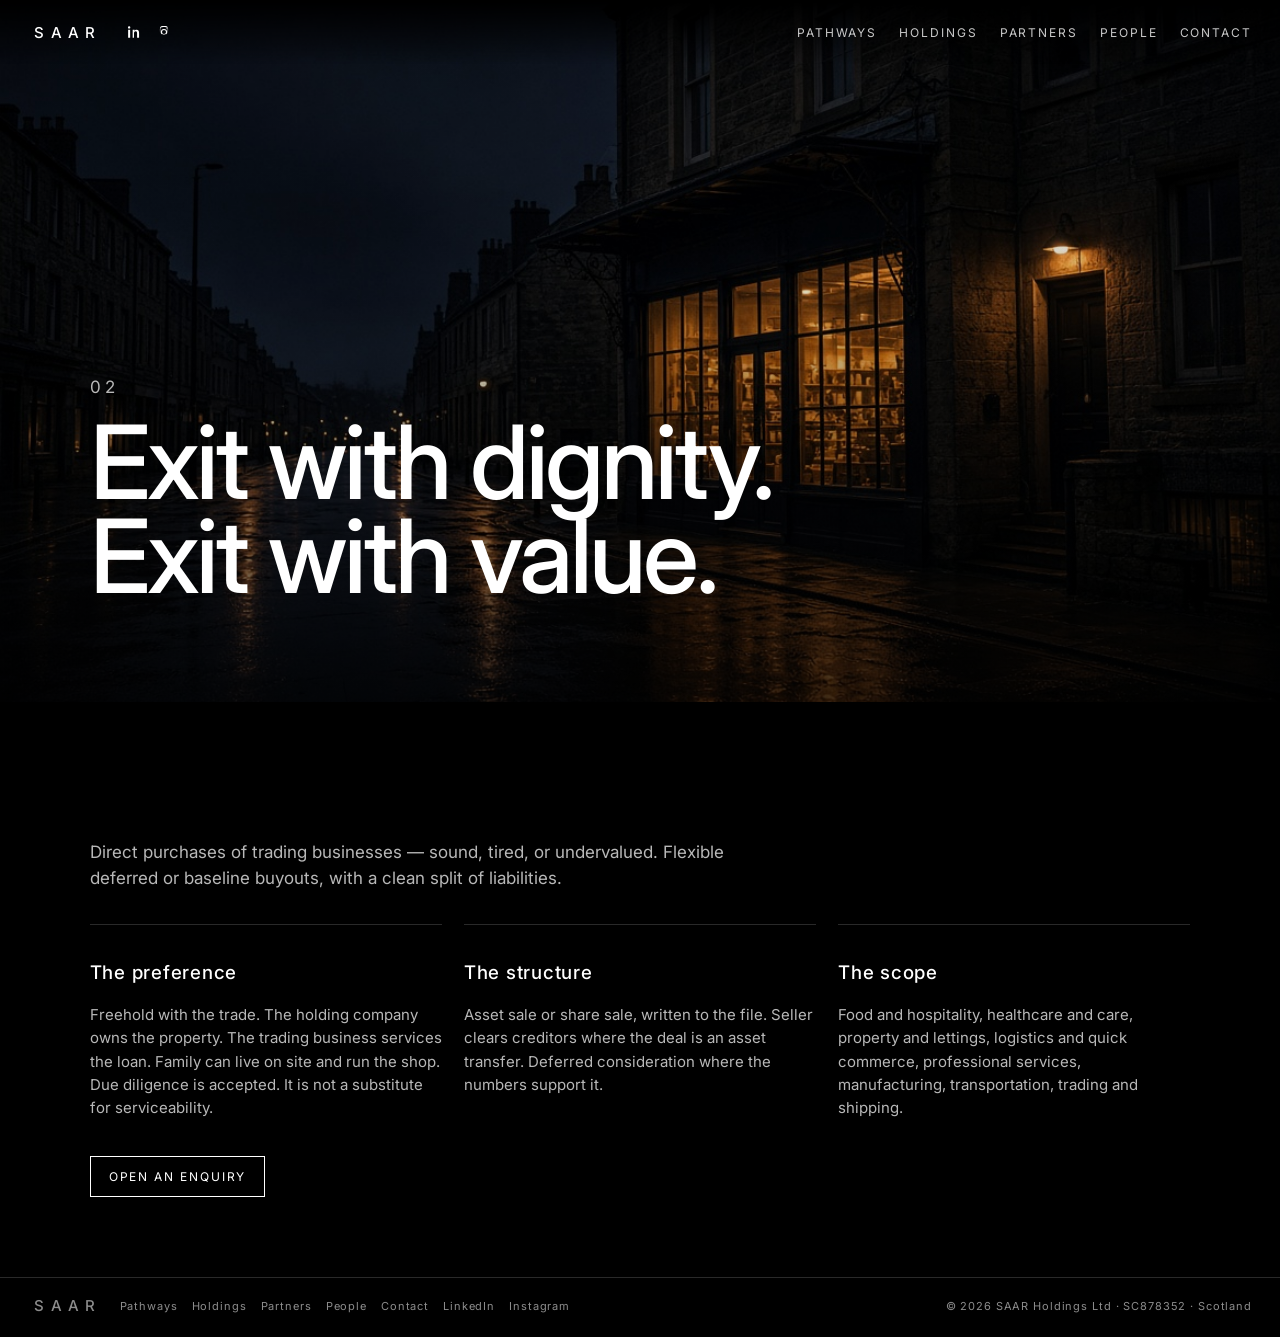
==== acquisitions.html @ 38de1341 "Split the site into pages and restore pathway copy" ====
<!DOCTYPE html>
<html lang="en">
<head>
  <meta charset="UTF-8" />
  <meta name="viewport" content="width=device-width, initial-scale=1" />
  <title>Acquisitions — SAAR</title>
  <meta name="description" content="SAAR Holdings Ltd. A Scottish holding company. We run operations, buy trading businesses, and put a back office behind the asset." />
  <link rel="preconnect" href="https://fonts.googleapis.com" />
  <link href="https://fonts.googleapis.com/css2?family=Inter:wght@400;500;600&display=swap" rel="stylesheet" />
  <link rel="stylesheet" href="styles.css" />
</head>
<body>

<header class="nav" id="nav">
  <a class="wordmark" href="index.html">SAAR</a>
  <div class="nav-social">
    <a class="li" href="https://www.linkedin.com/company/saar-holdings-uk-ltd" target="_blank" rel="noopener" aria-label="SAAR Holdings on LinkedIn">
      <svg viewBox="0 0 24 24" aria-hidden="true"><path d="M4.7 3.3A1.8 1.8 0 1 0 4.7 6.9 1.8 1.8 0 0 0 4.7 3.3zM3.2 8.6h3v12.1h-3zM10 8.6h2.9v1.7h.1c.4-.8 1.4-1.6 2.9-1.6 3.1 0 3.7 2 3.7 4.7v7.3h-3v-6.5c0-1.5 0-3.5-2.1-3.5s-2.5 1.7-2.5 3.4v6.6H10z"/></svg>
    </a>
    <a class="ig" href="https://www.instagram.com/saarholdings/" target="_blank" rel="noopener" aria-label="SAAR Holdings on Instagram">
      <svg viewBox="0 0 24 24" aria-hidden="true"><defs><linearGradient id="ig" x1="0" y1="24" x2="24" y2="0" gradientUnits="userSpaceOnUse"><stop stop-color="#FEDA75"/><stop offset=".25" stop-color="#FA7E1E"/><stop offset=".5" stop-color="#D62976"/><stop offset=".75" stop-color="#962FBF"/><stop offset="1" stop-color="#4F5BD5"/></linearGradient></defs><path d="M12 7.4A4.6 4.6 0 1 0 12 16.6 4.6 4.6 0 0 0 12 7.4zm0 7.6a3 3 0 1 1 0-6 3 3 0 0 1 0 6zm5.9-8.8a1.1 1.1 0 1 1-2.2 0 1.1 1.1 0 0 1 2.2 0zM12 4.6c1.5 0 1.7 0 2.3.1.6 0 1 .1 1.3.2.4.2.7.4 1 .7.3.3.5.6.7 1 .1.3.2.7.2 1.3.1.6.1.8.1 2.3s0 1.7-.1 2.3c0 .6-.1 1-.2 1.3-.2.4-.4.7-.7 1-.3.3-.6.5-1 .7-.3.1-.7.2-1.3.2-.6.1-.8.1-2.3.1s-1.7 0-2.3-.1c-.6 0-1-.1-1.3-.2-.4-.2-.7-.4-1-.7-.3-.3-.5-.6-.7-1-.1-.3-.2-.7-.2-1.3-.1-.6-.1-.8-.1-2.3s0-1.7.1-2.3c0-.6.1-1 .2-1.3.2-.4.4-.7.7-1 .3-.3.6-.5 1-.7.3-.1.7-.2 1.3-.2.6-.1.8-.1 2.3-.1zm0-1.6c-1.5 0-1.7 0-2.4.1-.6 0-1.1.1-1.5.3-.4.2-.8.4-1.1.7-.3.3-.6.7-.7 1.1-.2.4-.3.9-.3 1.5-.1.7-.1.9-.1 2.4s0 1.7.1 2.4c0 .6.1 1.1.3 1.5.2.4.4.8.7 1.1.3.3.7.6 1.1.7.4.2.9.3 1.5.3.7.1.9.1 2.4.1s1.7 0 2.4-.1c.6 0 1.1-.1 1.5-.3.4-.2.8-.4 1.1-.7.3-.3.6-.7.7-1.1.2-.4.3-.9.3-1.5.1-.7.1-.9.1-2.4s0-1.7-.1-2.4c0-.6-.1-1.1-.3-1.5-.2-.4-.4-.8-.7-1.1-.3-.3-.7-.6-1.1-.7-.4-.2-.9-.3-1.5-.3-.7-.1-.9-.1-2.4-.1z"/></svg>
    </a>
  </div>
  <button class="menu" id="menu" aria-label="Menu"><span></span><span></span></button>
  <nav class="links" id="links">
    <a href="pathways.html" data-nav="pathways">Pathways</a>
    <a href="holdings.html" data-nav="holdings">Holdings</a>
    <a href="partners.html" data-nav="partners">Partners</a>
    <a href="people.html" data-nav="people">People</a>
    <a href="contact.html" data-nav="contact">Contact</a>
  </nav>
</header>


<main>
  <section class="panel mid">
    <div class="panel-media ken" style="background-image:url('media/street.jpg')"></div>
    <div class="scrim"></div>
    <div class="panel-copy"><p class="eyebrow">02</p><h1>Exit with dignity.<br />Exit with value.</h1></div>
  </section>
  <section class="page"><div class="wrap">
    <p class="lead">Direct purchases of trading businesses — sound, tired, or undervalued. Flexible deferred or baseline buyouts, with a clean split of liabilities.</p>
    <div class="grid">
      <article class="card"><h3>The preference</h3><p>Freehold with the trade. The holding company owns the property. The trading business services the loan. Family can live on site and run the shop. Due diligence is accepted. It is not a substitute for serviceability.</p></article>
      <article class="card"><h3>The structure</h3><p>Asset sale or share sale, written to the file. Seller clears creditors where the deal is an asset transfer. Deferred consideration where the numbers support it.</p></article>
      <article class="card"><h3>The scope</h3><p>Food and hospitality, healthcare and care, property and lettings, logistics and quick commerce, professional services, manufacturing, transportation, trading and shipping.</p></article>
    </div>
    <a class="cta" href="contact.html">Open an enquiry</a>
  </div></section>
</main>


<footer class="foot">
  <a class="wordmark" href="index.html">SAAR</a>
  <nav>
    <a href="pathways.html">Pathways</a>
    <a href="holdings.html">Holdings</a>
    <a href="partners.html">Partners</a>
    <a href="people.html">People</a>
    <a href="contact.html">Contact</a>
    <a href="https://www.linkedin.com/company/saar-holdings-uk-ltd" target="_blank" rel="noopener">LinkedIn</a>
    <a href="https://www.instagram.com/saarholdings/" target="_blank" rel="noopener">Instagram</a>
  </nav>
  <p>© 2026 SAAR Holdings Ltd · SC878352 · Scotland</p>
</footer>
<script src="app.js"></script>
<script>document.querySelectorAll('.links a').forEach(a=>{if(a.dataset.nav&&location.pathname.endsWith(a.getAttribute('href')))a.classList.add('on')});</script>

</body>
</html>
---- styles.css ----
:root { --bg:#000; --fg:#fff; --dim:rgba(255,255,255,.72); --line:rgba(255,255,255,.16); }
* { box-sizing:border-box; }
html { scroll-behavior:smooth; }
body { margin:0; background:#000; color:#fff; font-family:Inter, Helvetica, Arial, sans-serif; }
a { color:inherit; text-decoration:none; }
img, video { max-width:100%; display:block; }

.nav {
  position:fixed; inset:0 0 auto 0; z-index:30;
  display:flex; align-items:center; gap:18px;
  height:64px; padding:0 28px;
  background:linear-gradient(#000, rgba(0,0,0,0));
  transition:background .3s ease, height .3s ease;
}
.nav.solid { background:rgba(0,0,0,.92); backdrop-filter:blur(10px); height:56px; }
.wordmark { font-weight:500; letter-spacing:.42em; font-size:15px; padding-left:.42em; }
.nav-social { display:flex; gap:14px; margin-left:6px; }
.nav-social a { display:flex; }
.nav-social svg { width:16px; height:16px; fill:#fff; transition:fill .25s ease, transform .25s ease; }
.nav-social a.li:hover svg { fill:#0A66C2; transform:translateY(-1px); }
.nav-social a.ig:hover svg { fill:url(#ig); transform:translateY(-1px) scale(1.06); }
.links { margin-left:auto; display:flex; gap:22px; }
.links a { font-size:12px; letter-spacing:.16em; text-transform:uppercase; opacity:.78; position:relative; }
.links a::after { content:""; position:absolute; left:0; bottom:-6px; height:1px; width:0; background:#fff; transition:width .3s ease; }
.links a:hover, .links a.on { opacity:1; }
.links a:hover::after, .links a.on::after { width:100%; }
.menu { display:none; margin-left:auto; background:none; border:0; width:28px; height:18px; position:relative; cursor:pointer; }
.menu span { position:absolute; left:0; right:0; height:1px; background:#fff; }
.menu span:first-child { top:4px; } .menu span:last-child { bottom:4px; }

.hero, .panel { position:relative; min-height:100vh; display:flex; align-items:flex-end; overflow:hidden; }
.panel.mid { min-height:78vh; }
.hero-video, .panel-media { position:absolute; inset:0; width:100%; height:100%; object-fit:cover; background-size:cover; background-position:center; }
.ken { animation:ken 22s ease-in-out alternate infinite; }
@keyframes ken { from { transform:scale(1); } to { transform:scale(1.08); } }
.scrim { position:absolute; inset:0; background:linear-gradient(180deg, rgba(0,0,0,.28), rgba(0,0,0,.12) 40%, rgba(0,0,0,.74)); }
.hero-copy, .panel-copy { position:relative; z-index:2; padding:0 7vw 11vh; max-width:980px; }
.eyebrow, .index { font-size:12px; letter-spacing:.28em; text-transform:uppercase; color:var(--dim); margin:0 0 14px; }
h1 { font-weight:500; font-size:clamp(52px, 8vw, 104px); line-height:.92; letter-spacing:-.03em; margin:0; }
h2 { font-weight:500; font-size:clamp(36px, 5.4vw, 76px); line-height:.96; letter-spacing:-.03em; margin:0; }
.deck, .panel-copy p, .lead { max-width:640px; color:var(--dim); font-size:17px; line-height:1.55; }
.cta, .more {
  display:inline-block; margin-top:22px; margin-right:10px; border:1px solid #fff; padding:12px 18px;
  font-size:12px; letter-spacing:.16em; text-transform:uppercase; transition:background .25s ease, color .25s ease;
}
.cta:hover, .more:hover { background:#fff; color:#000; }
.scroll { position:absolute; z-index:2; right:28px; bottom:28px; font-size:11px; letter-spacing:.22em; text-transform:uppercase; opacity:.7; }

.page { padding:120px 7vw 80px; }
.wrap { max-width:1120px; }
.grid, .sectors, .people, .reg { display:grid; gap:22px; margin-top:32px; }
.grid, .people { grid-template-columns:repeat(3, 1fr); }
.sectors { grid-template-columns:repeat(4, 1fr); }
.reg { grid-template-columns:1fr 1fr; }
.card, .people article, .reg > div {
  border-top:1px solid var(--line); padding-top:18px;
}
.card h3, .subhead { font-weight:500; letter-spacing:.04em; }
.subhead { margin:52px 0 0; font-size:13px; letter-spacing:.22em; text-transform:uppercase; }
.card p, .reg p, .people p { color:var(--dim); line-height:1.55; font-size:15px; }
.k { font-size:11px; letter-spacing:.2em; text-transform:uppercase; color:var(--dim); }
.v { font-size:22px; margin:6px 0; }
.role { font-size:11px; letter-spacing:.2em; text-transform:uppercase; color:var(--dim); }
.people h3 { font-size:28px; font-weight:500; margin:8px 0; }
.list { margin:18px 0 0; padding:0; list-style:none; }
.list li { border-top:1px solid var(--line); padding:14px 0; color:var(--dim); }
.list strong { color:#fff; font-weight:500; display:block; margin-bottom:4px; }

.foot {
  display:flex; align-items:center; gap:18px; flex-wrap:wrap;
  padding:18px 28px 22px; border-top:1px solid var(--line);
  font-size:11px; letter-spacing:.08em; color:rgba(255,255,255,.55);
}
.foot nav { display:flex; gap:14px; flex-wrap:wrap; }
.foot p { margin:0 0 0 auto; }
.reveal { opacity:0; transform:translateY(24px); animation:up .8s ease forwards; }
@keyframes up { to { opacity:1; transform:none; } }

@media (max-width: 860px) {
  .links { display:none; position:fixed; inset:56px 0 auto 0; background:#000; flex-direction:column; padding:18px 28px 24px; gap:16px; }
  .links.open { display:flex; }
  .menu { display:block; }
  .grid, .people, .sectors, .reg { grid-template-columns:1fr; }
  .foot p { margin-left:0; }
  h1 { font-size:46px; }
}
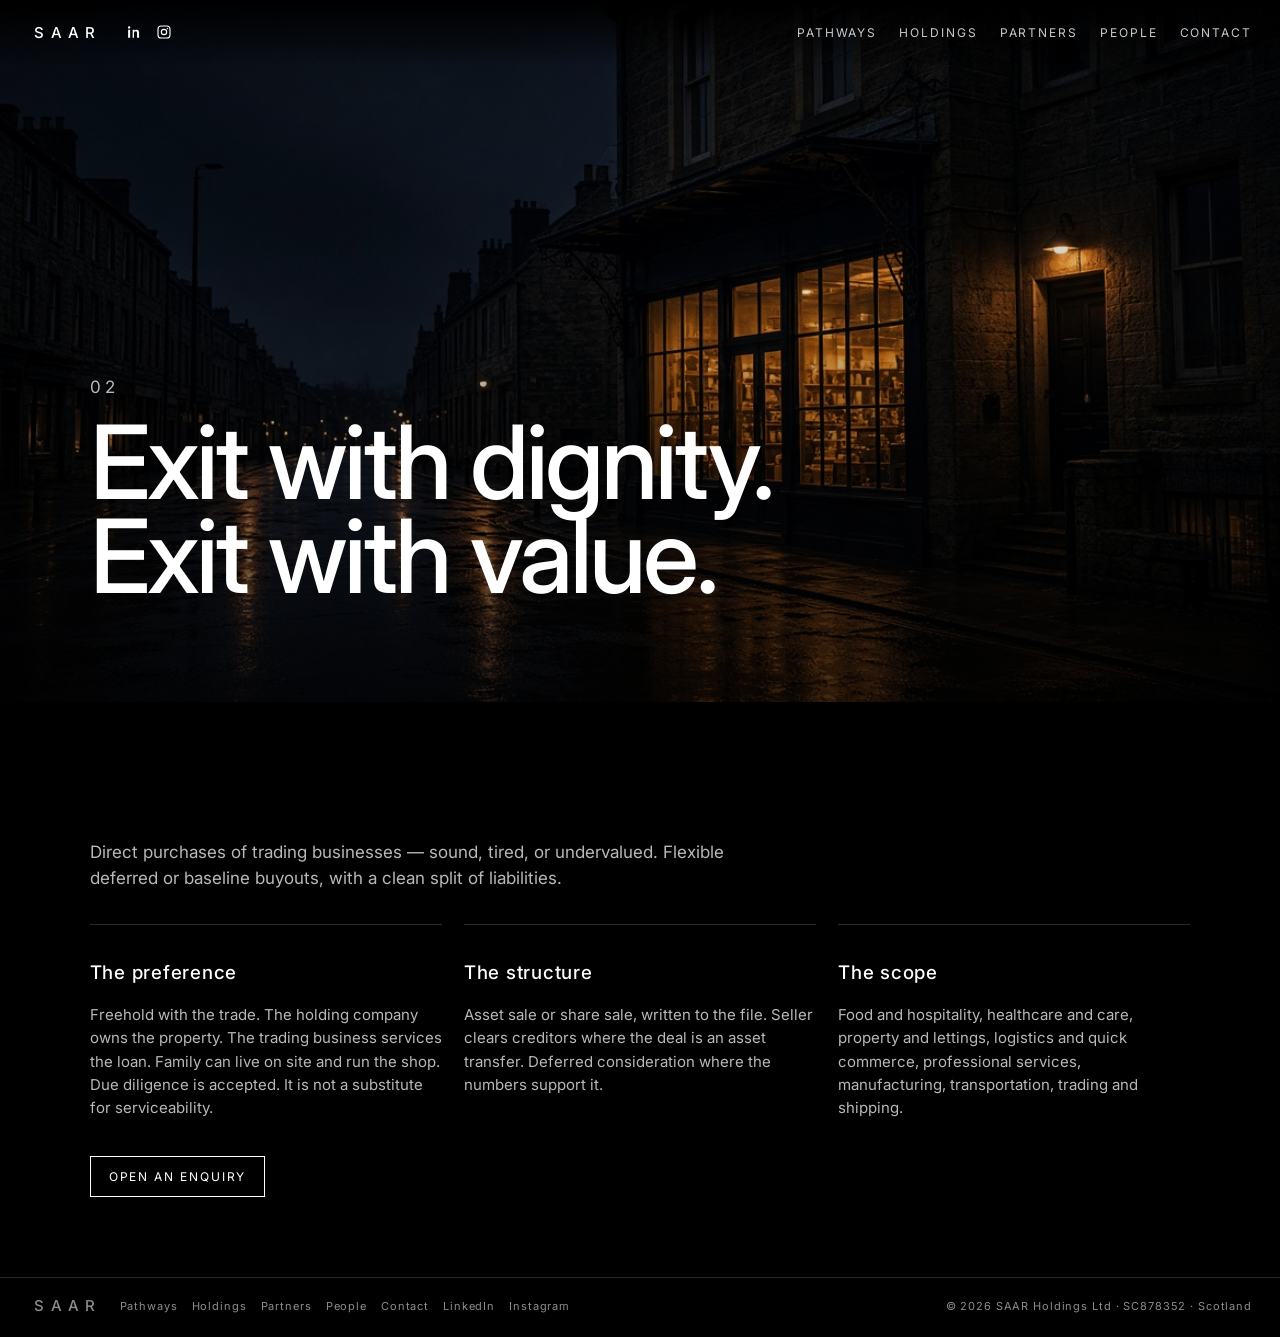
==== commit c7436591: "Home page uses Kimi hero, stats and achievement board" ====
--- a/acquisitions.html
+++ b/acquisitions.html
@@ -18,7 +18,7 @@
       <svg viewBox="0 0 24 24" aria-hidden="true"><path d="M4.7 3.3A1.8 1.8 0 1 0 4.7 6.9 1.8 1.8 0 0 0 4.7 3.3zM3.2 8.6h3v12.1h-3zM10 8.6h2.9v1.7h.1c.4-.8 1.4-1.6 2.9-1.6 3.1 0 3.7 2 3.7 4.7v7.3h-3v-6.5c0-1.5 0-3.5-2.1-3.5s-2.5 1.7-2.5 3.4v6.6H10z"/></svg>
     </a>
     <a class="ig" href="https://www.instagram.com/saarholdings/" target="_blank" rel="noopener" aria-label="SAAR Holdings on Instagram">
-      <svg viewBox="0 0 24 24" aria-hidden="true"><defs><linearGradient id="ig" x1="0" y1="24" x2="24" y2="0" gradientUnits="userSpaceOnUse"><stop stop-color="#FEDA75"/><stop offset=".25" stop-color="#FA7E1E"/><stop offset=".5" stop-color="#D62976"/><stop offset=".75" stop-color="#962FBF"/><stop offset="1" stop-color="#4F5BD5"/></linearGradient></defs><path d="M12 7.4A4.6 4.6 0 1 0 12 16.6 4.6 4.6 0 0 0 12 7.4zm0 7.6a3 3 0 1 1 0-6 3 3 0 0 1 0 6zm5.9-8.8a1.1 1.1 0 1 1-2.2 0 1.1 1.1 0 0 1 2.2 0zM12 4.6c1.5 0 1.7 0 2.3.1.6 0 1 .1 1.3.2.4.2.7.4 1 .7.3.3.5.6.7 1 .1.3.2.7.2 1.3.1.6.1.8.1 2.3s0 1.7-.1 2.3c0 .6-.1 1-.2 1.3-.2.4-.4.7-.7 1-.3.3-.6.5-1 .7-.3.1-.7.2-1.3.2-.6.1-.8.1-2.3.1s-1.7 0-2.3-.1c-.6 0-1-.1-1.3-.2-.4-.2-.7-.4-1-.7-.3-.3-.5-.6-.7-1-.1-.3-.2-.7-.2-1.3-.1-.6-.1-.8-.1-2.3s0-1.7.1-2.3c0-.6.1-1 .2-1.3.2-.4.4-.7.7-1 .3-.3.6-.5 1-.7.3-.1.7-.2 1.3-.2.6-.1.8-.1 2.3-.1zm0-1.6c-1.5 0-1.7 0-2.4.1-.6 0-1.1.1-1.5.3-.4.2-.8.4-1.1.7-.3.3-.6.7-.7 1.1-.2.4-.3.9-.3 1.5-.1.7-.1.9-.1 2.4s0 1.7.1 2.4c0 .6.1 1.1.3 1.5.2.4.4.8.7 1.1.3.3.7.6 1.1.7.4.2.9.3 1.5.3.7.1.9.1 2.4.1s1.7 0 2.4-.1c.6 0 1.1-.1 1.5-.3.4-.2.8-.4 1.1-.7.3-.3.6-.7.7-1.1.2-.4.3-.9.3-1.5.1-.7.1-.9.1-2.4s0-1.7-.1-2.4c0-.6-.1-1.1-.3-1.5-.2-.4-.4-.8-.7-1.1-.3-.3-.7-.6-1.1-.7-.4-.2-.9-.3-1.5-.3-.7-.1-.9-.1-2.4-.1z"/></svg>
+      <svg viewBox="0 0 24 24" aria-hidden="true"><defs><linearGradient id="ig" x1="2" y1="22" x2="22" y2="2"><stop stop-color="#FEDA75"/><stop offset=".3" stop-color="#FA7E1E"/><stop offset=".55" stop-color="#D62976"/><stop offset=".8" stop-color="#962FBF"/><stop offset="1" stop-color="#4F5BD5"/></linearGradient></defs><rect x="3" y="3" width="18" height="18" rx="5"/><circle cx="12" cy="12" r="4"/><circle cx="17.2" cy="6.8" r="1" fill="#fff" stroke="none"/></svg>
     </a>
   </div>
   <button class="menu" id="menu" aria-label="Menu"><span></span><span></span></button>
--- a/styles.css
+++ b/styles.css
@@ -74,6 +74,36 @@
 .foot nav { display:flex; gap:14px; flex-wrap:wrap; }
 .foot p { margin:0 0 0 auto; }
 .reveal { opacity:0; transform:translateY(24px); animation:up .8s ease forwards; }
+h1.serif { font-family:"Fraunces", Georgia, serif; font-weight:460; font-size:clamp(64px, 8.4vw, 118px); letter-spacing:-.03em; }
+h1.serif em { font-style:italic; font-weight:500; color:#C6A15B; }
+.eyebrow.gold { color:#C6A15B; letter-spacing:.28em; }
+.eyebrow.gold::before { content:""; display:inline-block; width:8px; height:8px; border-radius:50%; background:#3DDC97; margin-right:10px; transform:translateY(-1px); }
+.stats { display:grid; grid-template-columns:repeat(4, 1fr); gap:0; background:#070b14; border-top:1px solid var(--line); border-bottom:1px solid var(--line); }
+.stat { padding:42px 28px; border-left:1px solid rgba(198,161,91,.45); }
+.stat:first-child { border-left:0; }
+.stat b { display:block; font-family:"Fraunces", Georgia, serif; font-size:54px; font-weight:460; }
+.stat span { display:block; margin-top:8px; color:#C6A15B; font-size:11px; letter-spacing:.18em; }
+.stat p { color:var(--dim); font-size:14px; margin:10px 0 0; }
+.board { padding:88px 7vw; background:#070b14; }
+.board-head { display:flex; justify-content:space-between; align-items:flex-end; gap:24px; }
+.board h2 { font-family:"Fraunces", Georgia, serif; font-weight:460; font-size:clamp(40px, 5vw, 68px); }
+.tabs { display:flex; border:1px solid var(--line); }
+.tabs button { background:transparent; color:#fff; border:0; padding:12px 18px; letter-spacing:.16em; font-size:12px; cursor:pointer; }
+.tabs button.on { background:#C6A15B; color:#111; }
+.metrics { display:grid; grid-template-columns:repeat(6, 1fr); gap:12px; margin-top:36px; }
+.metric { background:#10151f; border:1px solid rgba(255,255,255,.08); min-height:180px; padding:18px; text-align:left; color:#fff; cursor:pointer; }
+.metric.on { border-color:#C6A15B; box-shadow:0 0 0 1px #C6A15B; }
+.metric b { display:block; margin-top:28px; font-family:"Fraunces", Georgia, serif; font-size:42px; font-weight:460; color:#C6A15B; }
+.metric span { display:block; margin-top:6px; font-size:14px; }
+.metric small { display:block; margin-top:8px; color:rgba(255,255,255,.4); letter-spacing:.14em; font-size:10px; }
+.brief { margin-top:18px; border:1px solid rgba(255,255,255,.08); padding:28px; background:#0c111a; }
+.brief p { color:var(--dim); max-width:760px; }
+.nav-social a.ig svg { fill:none; stroke:#fff; stroke-width:1.7; }
+.nav-social a.ig:hover svg { stroke:url(#ig); fill:url(#ig); }
+@media (max-width: 860px) {
+  .stats, .metrics { grid-template-columns:1fr 1fr; }
+  .board-head { flex-direction:column; align-items:flex-start; }
+}
 @keyframes up { to { opacity:1; transform:none; } }
 
 @media (max-width: 860px) {
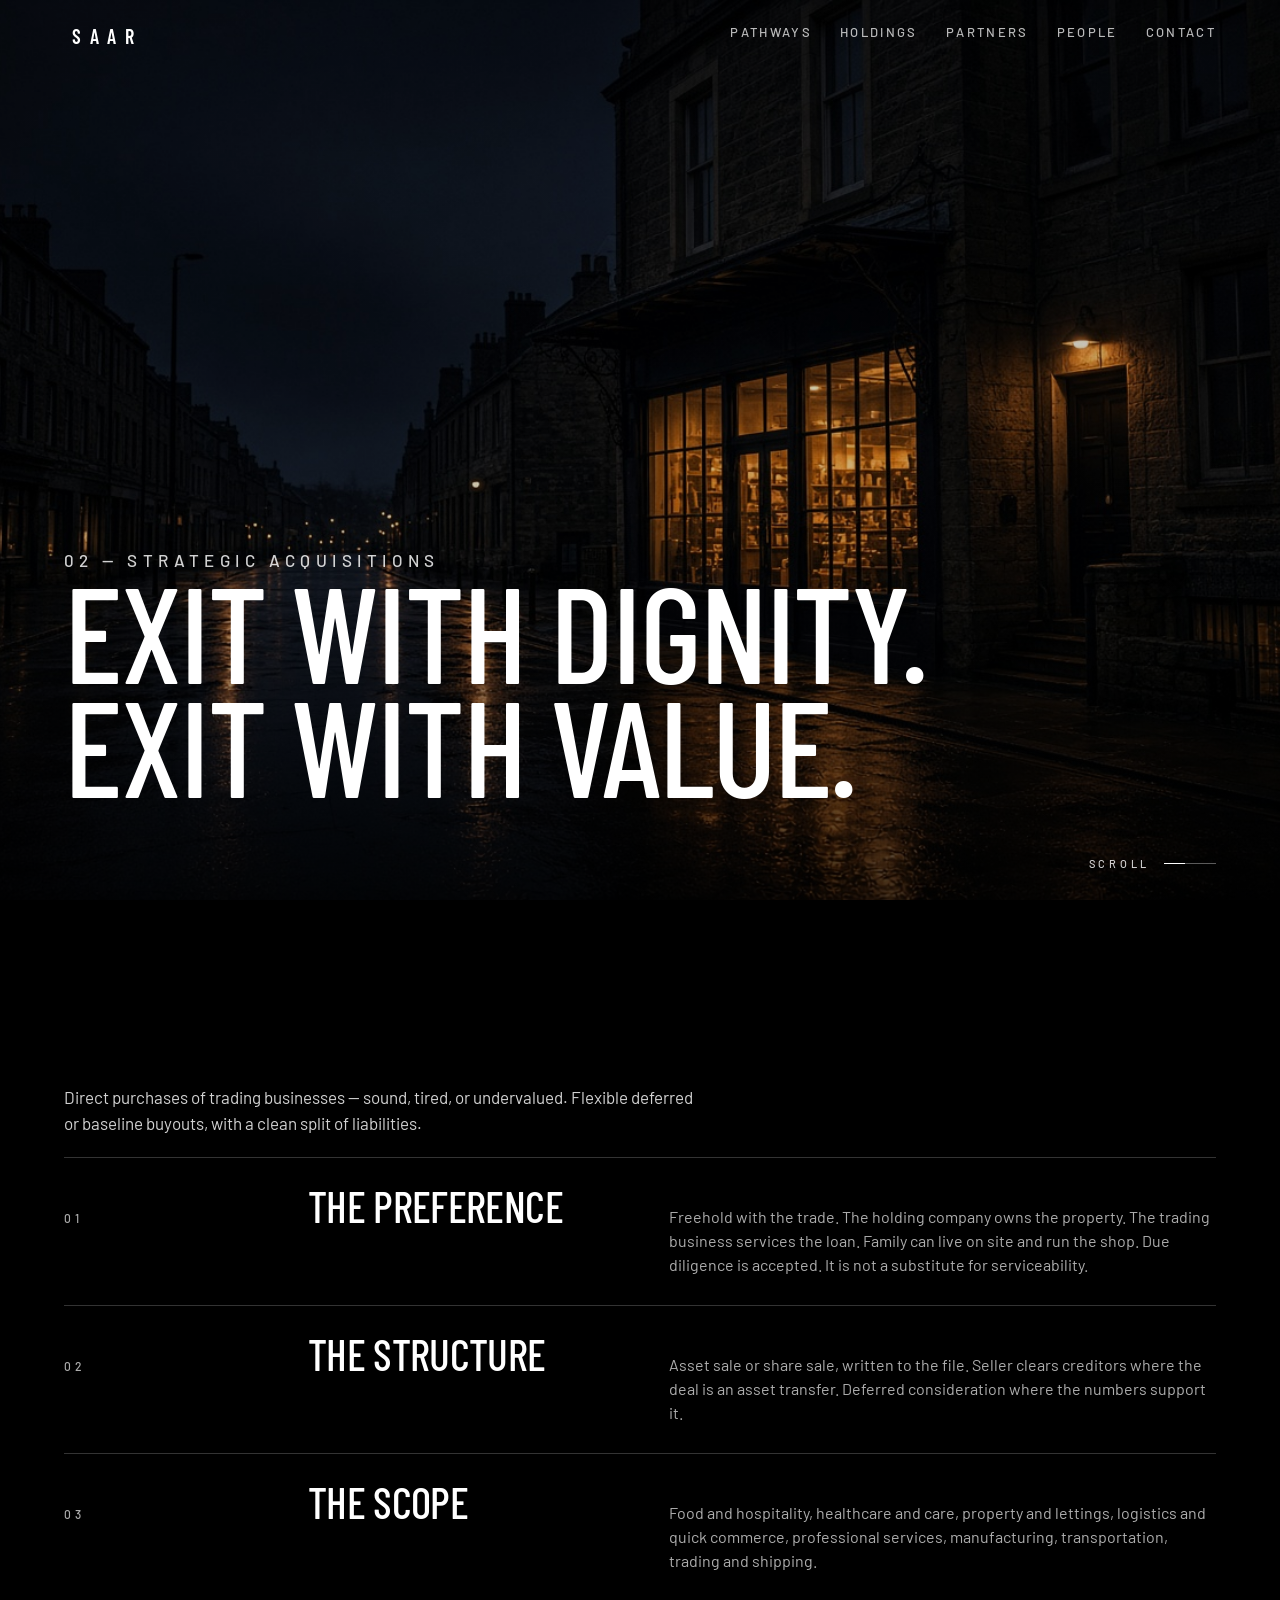
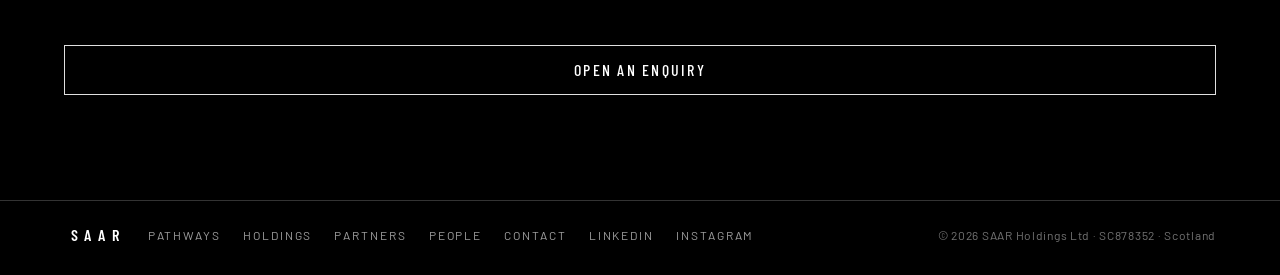
==== commit 02137407: "Restyle contact, operations, acquisitions and services to the same full-bleed system." ====
--- a/acquisitions.html
+++ b/acquisitions.html
@@ -1,27 +1,19 @@
 <!DOCTYPE html>
-<html lang="en">
+<html lang="en-GB">
 <head>
   <meta charset="UTF-8" />
   <meta name="viewport" content="width=device-width, initial-scale=1" />
   <title>Acquisitions — SAAR</title>
   <meta name="description" content="SAAR Holdings Ltd. A Scottish holding company. We run operations, buy trading businesses, and put a back office behind the asset." />
   <link rel="preconnect" href="https://fonts.googleapis.com" />
-  <link href="https://fonts.googleapis.com/css2?family=Inter:wght@400;500;600&display=swap" rel="stylesheet" />
+  <link rel="preconnect" href="https://fonts.gstatic.com" crossorigin />
+  <link href="https://fonts.googleapis.com/css2?family=Barlow+Condensed:wght@400;500;600&family=Barlow:wght@400;500&display=swap" rel="stylesheet" />
   <link rel="stylesheet" href="styles.css" />
 </head>
 <body>
-
 <header class="nav" id="nav">
   <a class="wordmark" href="index.html">SAAR</a>
-  <div class="nav-social">
-    <a class="li" href="https://www.linkedin.com/company/saar-holdings-uk-ltd" target="_blank" rel="noopener" aria-label="SAAR Holdings on LinkedIn">
-      <svg viewBox="0 0 24 24" aria-hidden="true"><path d="M4.7 3.3A1.8 1.8 0 1 0 4.7 6.9 1.8 1.8 0 0 0 4.7 3.3zM3.2 8.6h3v12.1h-3zM10 8.6h2.9v1.7h.1c.4-.8 1.4-1.6 2.9-1.6 3.1 0 3.7 2 3.7 4.7v7.3h-3v-6.5c0-1.5 0-3.5-2.1-3.5s-2.5 1.7-2.5 3.4v6.6H10z"/></svg>
-    </a>
-    <a class="ig" href="https://www.instagram.com/saarholdings/" target="_blank" rel="noopener" aria-label="SAAR Holdings on Instagram">
-      <svg viewBox="0 0 24 24" aria-hidden="true"><defs><linearGradient id="ig" x1="2" y1="22" x2="22" y2="2"><stop stop-color="#FEDA75"/><stop offset=".3" stop-color="#FA7E1E"/><stop offset=".55" stop-color="#D62976"/><stop offset=".8" stop-color="#962FBF"/><stop offset="1" stop-color="#4F5BD5"/></linearGradient></defs><rect x="3" y="3" width="18" height="18" rx="5"/><circle cx="12" cy="12" r="4"/><circle cx="17.2" cy="6.8" r="1" fill="#fff" stroke="none"/></svg>
-    </a>
-  </div>
-  <button class="menu" id="menu" aria-label="Menu"><span></span><span></span></button>
+  <button class="menu" id="menu" aria-label="Menu" aria-expanded="false"><span></span><span></span></button>
   <nav class="links" id="links">
     <a href="pathways.html" data-nav="pathways">Pathways</a>
     <a href="holdings.html" data-nav="holdings">Holdings</a>
@@ -31,25 +23,28 @@
   </nav>
 </header>
 
+<main>
 
-<main>
-  <section class="panel mid">
+  <section class="panel">
     <div class="panel-media ken" style="background-image:url('media/street.jpg')"></div>
-    <div class="scrim"></div>
-    <div class="panel-copy"><p class="eyebrow">02</p><h1>Exit with dignity.<br />Exit with value.</h1></div>
+    <div class="veil"></div>
+    <div class="panel-copy reveal">
+      <p class="eyebrow">02 — Strategic acquisitions</p>
+      <h1>Exit with dignity.<br />Exit with value.</h1>
+    </div>
+    <a class="scroll" href="#purchase"><span>Scroll</span><i></i></a>
   </section>
-  <section class="page"><div class="wrap">
-    <p class="lead">Direct purchases of trading businesses — sound, tired, or undervalued. Flexible deferred or baseline buyouts, with a clean split of liabilities.</p>
-    <div class="grid">
-      <article class="card"><h3>The preference</h3><p>Freehold with the trade. The holding company owns the property. The trading business services the loan. Family can live on site and run the shop. Due diligence is accepted. It is not a substitute for serviceability.</p></article>
-      <article class="card"><h3>The structure</h3><p>Asset sale or share sale, written to the file. Seller clears creditors where the deal is an asset transfer. Deferred consideration where the numbers support it.</p></article>
-      <article class="card"><h3>The scope</h3><p>Food and hospitality, healthcare and care, property and lettings, logistics and quick commerce, professional services, manufacturing, transportation, trading and shipping.</p></article>
+  <section class="stage sheet" id="purchase">
+    <p class="lead reveal">Direct purchases of trading businesses — sound, tired, or undervalued. Flexible deferred or baseline buyouts, with a clean split of liabilities.</p>
+    <div class="rows reveal">
+      <article class="row"><p class="k">01</p><h3>The preference</h3><p>Freehold with the trade. The holding company owns the property. The trading business services the loan. Family can live on site and run the shop. Due diligence is accepted. It is not a substitute for serviceability.</p></article>
+      <article class="row"><p class="k">02</p><h3>The structure</h3><p>Asset sale or share sale, written to the file. Seller clears creditors where the deal is an asset transfer. Deferred consideration where the numbers support it.</p></article>
+      <article class="row"><p class="k">03</p><h3>The scope</h3><p>Food and hospitality, healthcare and care, property and lettings, logistics and quick commerce, professional services, manufacturing, transportation, trading and shipping.</p></article>
     </div>
-    <a class="cta" href="contact.html">Open an enquiry</a>
-  </div></section>
+    <a class="btn" href="contact.html">Open an enquiry</a>
+  </section>
+
 </main>
-
-
 <footer class="foot">
   <a class="wordmark" href="index.html">SAAR</a>
   <nav>
@@ -64,7 +59,5 @@
   <p>© 2026 SAAR Holdings Ltd · SC878352 · Scotland</p>
 </footer>
 <script src="app.js"></script>
-<script>document.querySelectorAll('.links a').forEach(a=>{if(a.dataset.nav&&location.pathname.endsWith(a.getAttribute('href')))a.classList.add('on')});</script>
-
 </body>
 </html>
--- a/styles.css
+++ b/styles.css
@@ -1,116 +1,460 @@
-:root { --bg:#000; --fg:#fff; --dim:rgba(255,255,255,.72); --line:rgba(255,255,255,.16); }
-* { box-sizing:border-box; }
-html { scroll-behavior:smooth; }
-body { margin:0; background:#000; color:#fff; font-family:Inter, Helvetica, Arial, sans-serif; }
-a { color:inherit; text-decoration:none; }
-img, video { max-width:100%; display:block; }
+:root {
+  --bg: #000;
+  --fg: #fff;
+  --muted: rgba(255, 255, 255, 0.68);
+  --line: rgba(255, 255, 255, 0.2);
+  --pad: clamp(22px, 5vw, 64px);
+}
+* { box-sizing: border-box; }
+html { scroll-behavior: smooth; }
+body {
+  margin: 0;
+  background: #000;
+  color: #fff;
+  font-family: Barlow, Helvetica, Arial, sans-serif;
+  font-weight: 400;
+  font-size: 16px;
+  line-height: 1.5;
+}
+body.lock { overflow: hidden; }
+a { color: inherit; text-decoration: none; }
+button { font: inherit; color: inherit; }
+img, video { max-width: 100%; display: block; }
 
 .nav {
-  position:fixed; inset:0 0 auto 0; z-index:30;
-  display:flex; align-items:center; gap:18px;
-  height:64px; padding:0 28px;
-  background:linear-gradient(#000, rgba(0,0,0,0));
-  transition:background .3s ease, height .3s ease;
-}
-.nav.solid { background:rgba(0,0,0,.92); backdrop-filter:blur(10px); height:56px; }
-.wordmark { font-weight:500; letter-spacing:.42em; font-size:15px; padding-left:.42em; }
-.nav-social { display:flex; gap:14px; margin-left:6px; }
-.nav-social a { display:flex; }
-.nav-social svg { width:16px; height:16px; fill:#fff; transition:fill .25s ease, transform .25s ease; }
-.nav-social a.li:hover svg { fill:#0A66C2; transform:translateY(-1px); }
-.nav-social a.ig:hover svg { fill:url(#ig); transform:translateY(-1px) scale(1.06); }
-.links { margin-left:auto; display:flex; gap:22px; }
-.links a { font-size:12px; letter-spacing:.16em; text-transform:uppercase; opacity:.78; position:relative; }
-.links a::after { content:""; position:absolute; left:0; bottom:-6px; height:1px; width:0; background:#fff; transition:width .3s ease; }
-.links a:hover, .links a.on { opacity:1; }
-.links a:hover::after, .links a.on::after { width:100%; }
-.menu { display:none; margin-left:auto; background:none; border:0; width:28px; height:18px; position:relative; cursor:pointer; }
-.menu span { position:absolute; left:0; right:0; height:1px; background:#fff; }
-.menu span:first-child { top:4px; } .menu span:last-child { bottom:4px; }
-
-.hero, .panel { position:relative; min-height:100vh; display:flex; align-items:flex-end; overflow:hidden; }
-.panel.mid { min-height:78vh; }
-.hero-video, .panel-media { position:absolute; inset:0; width:100%; height:100%; object-fit:cover; background-size:cover; background-position:center; }
-.ken { animation:ken 22s ease-in-out alternate infinite; }
-@keyframes ken { from { transform:scale(1); } to { transform:scale(1.08); } }
-.scrim { position:absolute; inset:0; background:linear-gradient(180deg, rgba(0,0,0,.28), rgba(0,0,0,.12) 40%, rgba(0,0,0,.74)); }
-.hero-copy, .panel-copy { position:relative; z-index:2; padding:0 7vw 11vh; max-width:980px; }
-.eyebrow, .index { font-size:12px; letter-spacing:.28em; text-transform:uppercase; color:var(--dim); margin:0 0 14px; }
-h1 { font-weight:500; font-size:clamp(52px, 8vw, 104px); line-height:.92; letter-spacing:-.03em; margin:0; }
-h2 { font-weight:500; font-size:clamp(36px, 5.4vw, 76px); line-height:.96; letter-spacing:-.03em; margin:0; }
-.deck, .panel-copy p, .lead { max-width:640px; color:var(--dim); font-size:17px; line-height:1.55; }
-.cta, .more {
-  display:inline-block; margin-top:22px; margin-right:10px; border:1px solid #fff; padding:12px 18px;
-  font-size:12px; letter-spacing:.16em; text-transform:uppercase; transition:background .25s ease, color .25s ease;
-}
-.cta:hover, .more:hover { background:#fff; color:#000; }
-.scroll { position:absolute; z-index:2; right:28px; bottom:28px; font-size:11px; letter-spacing:.22em; text-transform:uppercase; opacity:.7; }
-
-.page { padding:120px 7vw 80px; }
-.wrap { max-width:1120px; }
-.grid, .sectors, .people, .reg { display:grid; gap:22px; margin-top:32px; }
-.grid, .people { grid-template-columns:repeat(3, 1fr); }
-.sectors { grid-template-columns:repeat(4, 1fr); }
-.reg { grid-template-columns:1fr 1fr; }
-.card, .people article, .reg > div {
-  border-top:1px solid var(--line); padding-top:18px;
-}
-.card h3, .subhead { font-weight:500; letter-spacing:.04em; }
-.subhead { margin:52px 0 0; font-size:13px; letter-spacing:.22em; text-transform:uppercase; }
-.card p, .reg p, .people p { color:var(--dim); line-height:1.55; font-size:15px; }
-.k { font-size:11px; letter-spacing:.2em; text-transform:uppercase; color:var(--dim); }
-.v { font-size:22px; margin:6px 0; }
-.role { font-size:11px; letter-spacing:.2em; text-transform:uppercase; color:var(--dim); }
-.people h3 { font-size:28px; font-weight:500; margin:8px 0; }
-.list { margin:18px 0 0; padding:0; list-style:none; }
-.list li { border-top:1px solid var(--line); padding:14px 0; color:var(--dim); }
-.list strong { color:#fff; font-weight:500; display:block; margin-bottom:4px; }
+  position: fixed;
+  inset: 0 0 auto 0;
+  z-index: 40;
+  display: flex;
+  align-items: center;
+  height: 72px;
+  padding: 0 var(--pad);
+  background: transparent;
+}
+.wordmark {
+  position: relative;
+  z-index: 42;
+  font-family: "Barlow Condensed", "Arial Narrow", sans-serif;
+  font-weight: 600;
+  font-size: 20px;
+  letter-spacing: 0.42em;
+  padding-left: 0.42em;
+  text-transform: uppercase;
+}
+.links {
+  margin-left: auto;
+  display: flex;
+  align-items: center;
+  gap: 28px;
+}
+.links a {
+  font-size: 13px;
+  font-weight: 500;
+  letter-spacing: 0.18em;
+  text-transform: uppercase;
+  opacity: 0.72;
+}
+.links a::after {
+  content: "";
+  display: block;
+  height: 1px;
+  margin-top: 6px;
+  background: #fff;
+  transform: scaleX(0);
+  transform-origin: left center;
+  transition: transform 0.35s ease;
+}
+.links a:hover,
+.links a.on { opacity: 1; }
+.links a:hover::after,
+.links a.on::after { transform: scaleX(1); }
+
+.menu {
+  display: none;
+  position: relative;
+  z-index: 42;
+  margin-left: auto;
+  width: 28px;
+  height: 18px;
+  padding: 0;
+  border: 0;
+  background: none;
+  cursor: pointer;
+}
+.menu span {
+  position: absolute;
+  left: 0;
+  right: 0;
+  height: 1px;
+  background: #fff;
+  transition: transform 0.3s ease, top 0.3s ease, opacity 0.3s ease;
+}
+.menu span:first-child { top: 4px; }
+.menu span:last-child { top: 13px; }
+.menu.open span:first-child { top: 8px; transform: rotate(40deg); }
+.menu.open span:last-child { top: 8px; transform: rotate(-40deg); }
+
+.hero,
+.panel {
+  position: relative;
+  min-height: 100vh;
+  min-height: 100dvh;
+  display: flex;
+  align-items: flex-end;
+  overflow: hidden;
+  background: #000;
+}
+.hero-video,
+.panel-media {
+  position: absolute;
+  inset: 0;
+  width: 100%;
+  height: 100%;
+  object-fit: cover;
+  background-size: cover;
+  background-position: center;
+}
+.ken { animation: ken 38s ease-in-out alternate infinite; }
+@keyframes ken {
+  from { transform: scale(1) translate3d(0, 0, 0); }
+  to { transform: scale(1.07) translate3d(-1.4%, -1%, 0); }
+}
+.veil {
+  position: absolute;
+  inset: 0;
+  background:
+    linear-gradient(to top, rgba(0, 0, 0, 0.72) 0%, rgba(0, 0, 0, 0.18) 42%, rgba(0, 0, 0, 0.28) 100%);
+}
+.veil.heavy { background: rgba(0, 0, 0, 0.62); }
+.hero-copy,
+.panel-copy {
+  position: relative;
+  z-index: 2;
+  width: min(1100px, 100%);
+  padding: 0 var(--pad) 11vh;
+}
+.panel-copy.wide { width: min(1280px, 100%); }
+.eyebrow,
+.index,
+.k,
+.role {
+  margin: 0 0 16px;
+  font-size: 12px;
+  font-weight: 500;
+  letter-spacing: 0.32em;
+  text-transform: uppercase;
+  color: var(--muted);
+}
+h1, h2, .v, .figure, .row h3, .people h2, .specs b {
+  font-family: "Barlow Condensed", "Arial Narrow", sans-serif;
+  font-weight: 500;
+  text-transform: uppercase;
+  letter-spacing: -0.015em;
+}
+h1 {
+  margin: 0;
+  font-size: clamp(68px, 10.6vw, 152px);
+  line-height: 0.84;
+}
+h2 {
+  margin: 0;
+  font-size: clamp(52px, 7.4vw, 112px);
+  line-height: 0.86;
+}
+.deck,
+.panel-copy > p,
+.lead {
+  max-width: 640px;
+  margin: 22px 0 0;
+  color: rgba(255, 255, 255, 0.82);
+  font-size: 17px;
+  line-height: 1.55;
+}
+.actions {
+  display: flex;
+  flex-wrap: wrap;
+  gap: 12px;
+  margin-top: 28px;
+}
+.btn {
+  display: inline-flex;
+  align-items: center;
+  justify-content: center;
+  min-height: 46px;
+  padding: 12px 18px;
+  border: 1px solid rgba(255, 255, 255, 0.88);
+  border-radius: 0;
+  background: transparent;
+  color: #fff;
+  font-family: "Barlow Condensed", "Arial Narrow", sans-serif;
+  font-size: 16px;
+  font-weight: 500;
+  letter-spacing: 0.14em;
+  text-transform: uppercase;
+  cursor: pointer;
+  transition: background 0.25s ease, color 0.25s ease;
+}
+.btn:hover,
+.btn.on { background: #fff; color: #000; }
+.stage .btn,
+.sheet .btn { margin-top: 36px; }
+.link {
+  display: inline-flex;
+  width: max-content;
+  margin-top: 26px;
+  padding-bottom: 3px;
+  border-bottom: 1px solid #fff;
+  font-family: "Barlow Condensed", "Arial Narrow", sans-serif;
+  font-size: 18px;
+  font-weight: 500;
+  letter-spacing: 0.16em;
+  text-transform: uppercase;
+  transition: opacity 0.25s ease;
+}
+.link:hover { opacity: 0.6; }
+.scroll {
+  position: absolute;
+  z-index: 2;
+  right: var(--pad);
+  bottom: 28px;
+  display: flex;
+  align-items: center;
+  gap: 14px;
+  color: rgba(255, 255, 255, 0.82);
+  font-size: 11px;
+  font-weight: 500;
+  letter-spacing: 0.34em;
+  text-transform: uppercase;
+}
+.scroll i {
+  display: block;
+  width: 52px;
+  height: 1px;
+  overflow: hidden;
+  background: rgba(255, 255, 255, 0.35);
+}
+.scroll i::after {
+  content: "";
+  display: block;
+  width: 40%;
+  height: 1px;
+  background: #fff;
+  animation: tick 1.8s ease-in-out infinite;
+}
+@keyframes tick {
+  from { transform: translateX(-120%); }
+  to { transform: translateX(280%); }
+}
+
+.stage {
+  min-height: 100vh;
+  min-height: 100dvh;
+  display: flex;
+  flex-direction: column;
+  justify-content: space-between;
+  padding: 18vh var(--pad) 8vh;
+  background: #000;
+}
+.stage.sheet { justify-content: flex-start; gap: 8px; }
+.specs {
+  display: grid;
+  grid-template-columns: repeat(4, minmax(0, 1fr));
+  gap: 28px;
+  margin-top: 48px;
+  padding-top: 28px;
+  border-top: 1px solid var(--line);
+}
+.specs b {
+  display: block;
+  font-size: clamp(64px, 7vw, 104px);
+  line-height: 0.84;
+}
+.specs span {
+  display: block;
+  margin-top: 14px;
+  font-size: 12px;
+  font-weight: 500;
+  letter-spacing: 0.18em;
+  text-transform: uppercase;
+}
+.specs p {
+  max-width: 26ch;
+  margin: 10px 0 0;
+  color: var(--muted);
+  font-size: 15px;
+}
+
+.board-top,
+.board-main {
+  display: flex;
+  align-items: flex-end;
+  justify-content: space-between;
+  gap: 32px;
+}
+.tabs { display: flex; gap: 10px; flex-shrink: 0; }
+.figure {
+  margin: 0;
+  font-size: clamp(108px, 18vw, 240px);
+  line-height: 0.8;
+  letter-spacing: -0.03em;
+}
+.board-main { align-items: flex-end; margin-top: 4vh; }
+.board-main .lead { margin: 10px 0 0; max-width: 460px; }
+.picks {
+  display: flex;
+  flex-wrap: wrap;
+  gap: 8px 28px;
+  margin-top: 48px;
+  padding-top: 22px;
+  border-top: 1px solid var(--line);
+}
+.pick {
+  padding: 0 0 8px;
+  border: 0;
+  border-bottom: 1px solid transparent;
+  background: none;
+  text-align: left;
+  cursor: pointer;
+  letter-spacing: 0.16em;
+  text-transform: uppercase;
+  font-size: 12px;
+  font-weight: 500;
+  color: rgba(255, 255, 255, 0.5);
+}
+.pick.on,
+.pick:hover { color: #fff; border-bottom-color: #fff; }
+
+.reg {
+  display: grid;
+  grid-template-columns: 1fr 1fr;
+  gap: 48px;
+  margin-top: 56px;
+  padding-top: 28px;
+  border-top: 1px solid var(--line);
+}
+.v {
+  margin: 0 0 10px;
+  font-size: clamp(36px, 4vw, 58px);
+  line-height: 0.9;
+  text-transform: none;
+  letter-spacing: -0.02em;
+}
+.reg p { margin: 0 0 8px; color: var(--muted); max-width: 46ch; }
+.rows { margin-top: 12px; }
+.row {
+  display: grid;
+  grid-template-columns: 220px minmax(180px, 0.8fr) 1.3fr;
+  gap: 24px;
+  align-items: baseline;
+  padding: 28px 0;
+  border-top: 1px solid var(--line);
+}
+.row .k { margin: 0; }
+.row h3 {
+  margin: 0;
+  font-size: clamp(32px, 3.4vw, 48px);
+  line-height: 0.92;
+}
+.row p:last-child { margin: 0; color: var(--muted); }
+.list { margin: 12px 0 0; padding: 0; list-style: none; }
+.list li {
+  padding: 18px 0;
+  border-top: 1px solid var(--line);
+  color: var(--muted);
+}
+.list strong {
+  display: block;
+  margin-bottom: 4px;
+  color: #fff;
+  font-weight: 500;
+  letter-spacing: 0.16em;
+  text-transform: uppercase;
+  font-size: 12px;
+}
+
+.people {
+  display: grid;
+  grid-template-columns: repeat(3, minmax(0, 1fr));
+  gap: 28px;
+  margin-top: 48px;
+}
+.people h2 {
+  margin: 0 0 8px;
+  font-size: clamp(36px, 3.6vw, 52px);
+  line-height: 0.92;
+  text-transform: none;
+  letter-spacing: -0.02em;
+}
+.people p { margin: 0; color: var(--muted); }
+.role { margin-bottom: 10px; }
 
 .foot {
-  display:flex; align-items:center; gap:18px; flex-wrap:wrap;
-  padding:18px 28px 22px; border-top:1px solid var(--line);
-  font-size:11px; letter-spacing:.08em; color:rgba(255,255,255,.55);
-}
-.foot nav { display:flex; gap:14px; flex-wrap:wrap; }
-.foot p { margin:0 0 0 auto; }
-.reveal { opacity:0; transform:translateY(24px); animation:up .8s ease forwards; }
-h1.serif { font-family:"Fraunces", Georgia, serif; font-weight:460; font-size:clamp(64px, 8.4vw, 118px); letter-spacing:-.03em; }
-h1.serif em { font-style:italic; font-weight:500; color:#C6A15B; }
-.eyebrow.gold { color:#C6A15B; letter-spacing:.28em; }
-.eyebrow.gold::before { content:""; display:inline-block; width:8px; height:8px; border-radius:50%; background:#3DDC97; margin-right:10px; transform:translateY(-1px); }
-.stats { display:grid; grid-template-columns:repeat(4, 1fr); gap:0; background:#070b14; border-top:1px solid var(--line); border-bottom:1px solid var(--line); }
-.stat { padding:42px 28px; border-left:1px solid rgba(198,161,91,.45); }
-.stat:first-child { border-left:0; }
-.stat b { display:block; font-family:"Fraunces", Georgia, serif; font-size:54px; font-weight:460; }
-.stat span { display:block; margin-top:8px; color:#C6A15B; font-size:11px; letter-spacing:.18em; }
-.stat p { color:var(--dim); font-size:14px; margin:10px 0 0; }
-.board { padding:88px 7vw; background:#070b14; }
-.board-head { display:flex; justify-content:space-between; align-items:flex-end; gap:24px; }
-.board h2 { font-family:"Fraunces", Georgia, serif; font-weight:460; font-size:clamp(40px, 5vw, 68px); }
-.tabs { display:flex; border:1px solid var(--line); }
-.tabs button { background:transparent; color:#fff; border:0; padding:12px 18px; letter-spacing:.16em; font-size:12px; cursor:pointer; }
-.tabs button.on { background:#C6A15B; color:#111; }
-.metrics { display:grid; grid-template-columns:repeat(6, 1fr); gap:12px; margin-top:36px; }
-.metric { background:#10151f; border:1px solid rgba(255,255,255,.08); min-height:180px; padding:18px; text-align:left; color:#fff; cursor:pointer; }
-.metric.on { border-color:#C6A15B; box-shadow:0 0 0 1px #C6A15B; }
-.metric b { display:block; margin-top:28px; font-family:"Fraunces", Georgia, serif; font-size:42px; font-weight:460; color:#C6A15B; }
-.metric span { display:block; margin-top:6px; font-size:14px; }
-.metric small { display:block; margin-top:8px; color:rgba(255,255,255,.4); letter-spacing:.14em; font-size:10px; }
-.brief { margin-top:18px; border:1px solid rgba(255,255,255,.08); padding:28px; background:#0c111a; }
-.brief p { color:var(--dim); max-width:760px; }
-.nav-social a.ig svg { fill:none; stroke:#fff; stroke-width:1.7; }
-.nav-social a.ig:hover svg { stroke:url(#ig); fill:url(#ig); }
-@media (max-width: 860px) {
-  .stats, .metrics { grid-template-columns:1fr 1fr; }
-  .board-head { flex-direction:column; align-items:flex-start; }
-}
-@keyframes up { to { opacity:1; transform:none; } }
-
-@media (max-width: 860px) {
-  .links { display:none; position:fixed; inset:56px 0 auto 0; background:#000; flex-direction:column; padding:18px 28px 24px; gap:16px; }
-  .links.open { display:flex; }
-  .menu { display:block; }
-  .grid, .people, .sectors, .reg { grid-template-columns:1fr; }
-  .foot p { margin-left:0; }
-  h1 { font-size:46px; }
-}
+  display: flex;
+  align-items: center;
+  gap: 22px;
+  flex-wrap: wrap;
+  padding: 22px var(--pad) 28px;
+  border-top: 1px solid var(--line);
+  background: #000;
+}
+.foot .wordmark { font-size: 16px; }
+.foot nav { display: flex; flex-wrap: wrap; gap: 16px 22px; }
+.foot nav a {
+  font-size: 12px;
+  letter-spacing: 0.16em;
+  text-transform: uppercase;
+  color: rgba(255, 255, 255, 0.62);
+}
+.foot nav a:hover { color: #fff; }
+.foot p {
+  margin: 0 0 0 auto;
+  color: rgba(255, 255, 255, 0.45);
+  font-size: 12px;
+  letter-spacing: 0.06em;
+}
+
+.reveal {
+  opacity: 0;
+  transform: translateY(22px);
+  transition: opacity 0.9s ease, transform 1s ease;
+}
+.reveal.in { opacity: 1; transform: none; }
+
+@media (max-width: 900px) {
+  .links {
+    position: fixed;
+    inset: 0;
+    z-index: 41;
+    margin: 0;
+    flex-direction: column;
+    align-items: flex-start;
+    justify-content: flex-end;
+    gap: 6px;
+    padding: 0 var(--pad) 56px;
+    background: #000;
+    opacity: 0;
+    pointer-events: none;
+    transition: opacity 0.35s ease;
+  }
+  .links.open { opacity: 1; pointer-events: auto; }
+  .links a {
+    font-family: "Barlow Condensed", "Arial Narrow", sans-serif;
+    font-size: 44px;
+    font-weight: 500;
+    letter-spacing: 0.04em;
+    line-height: 1;
+    opacity: 1;
+  }
+  .links a::after { display: none; }
+  .menu { display: block; }
+  .specs, .reg, .people, .row { grid-template-columns: 1fr; }
+  .board-top, .board-main { flex-direction: column; align-items: flex-start; }
+  .foot p { margin-left: 0; }
+  h1 { font-size: 64px; }
+  .figure { font-size: 96px; }
+}
+@media (prefers-reduced-motion: reduce) {
+  html { scroll-behavior: auto; }
+  .ken, .scroll i::after { animation: none; }
+  .reveal { opacity: 1; transform: none; transition: none; }
+}
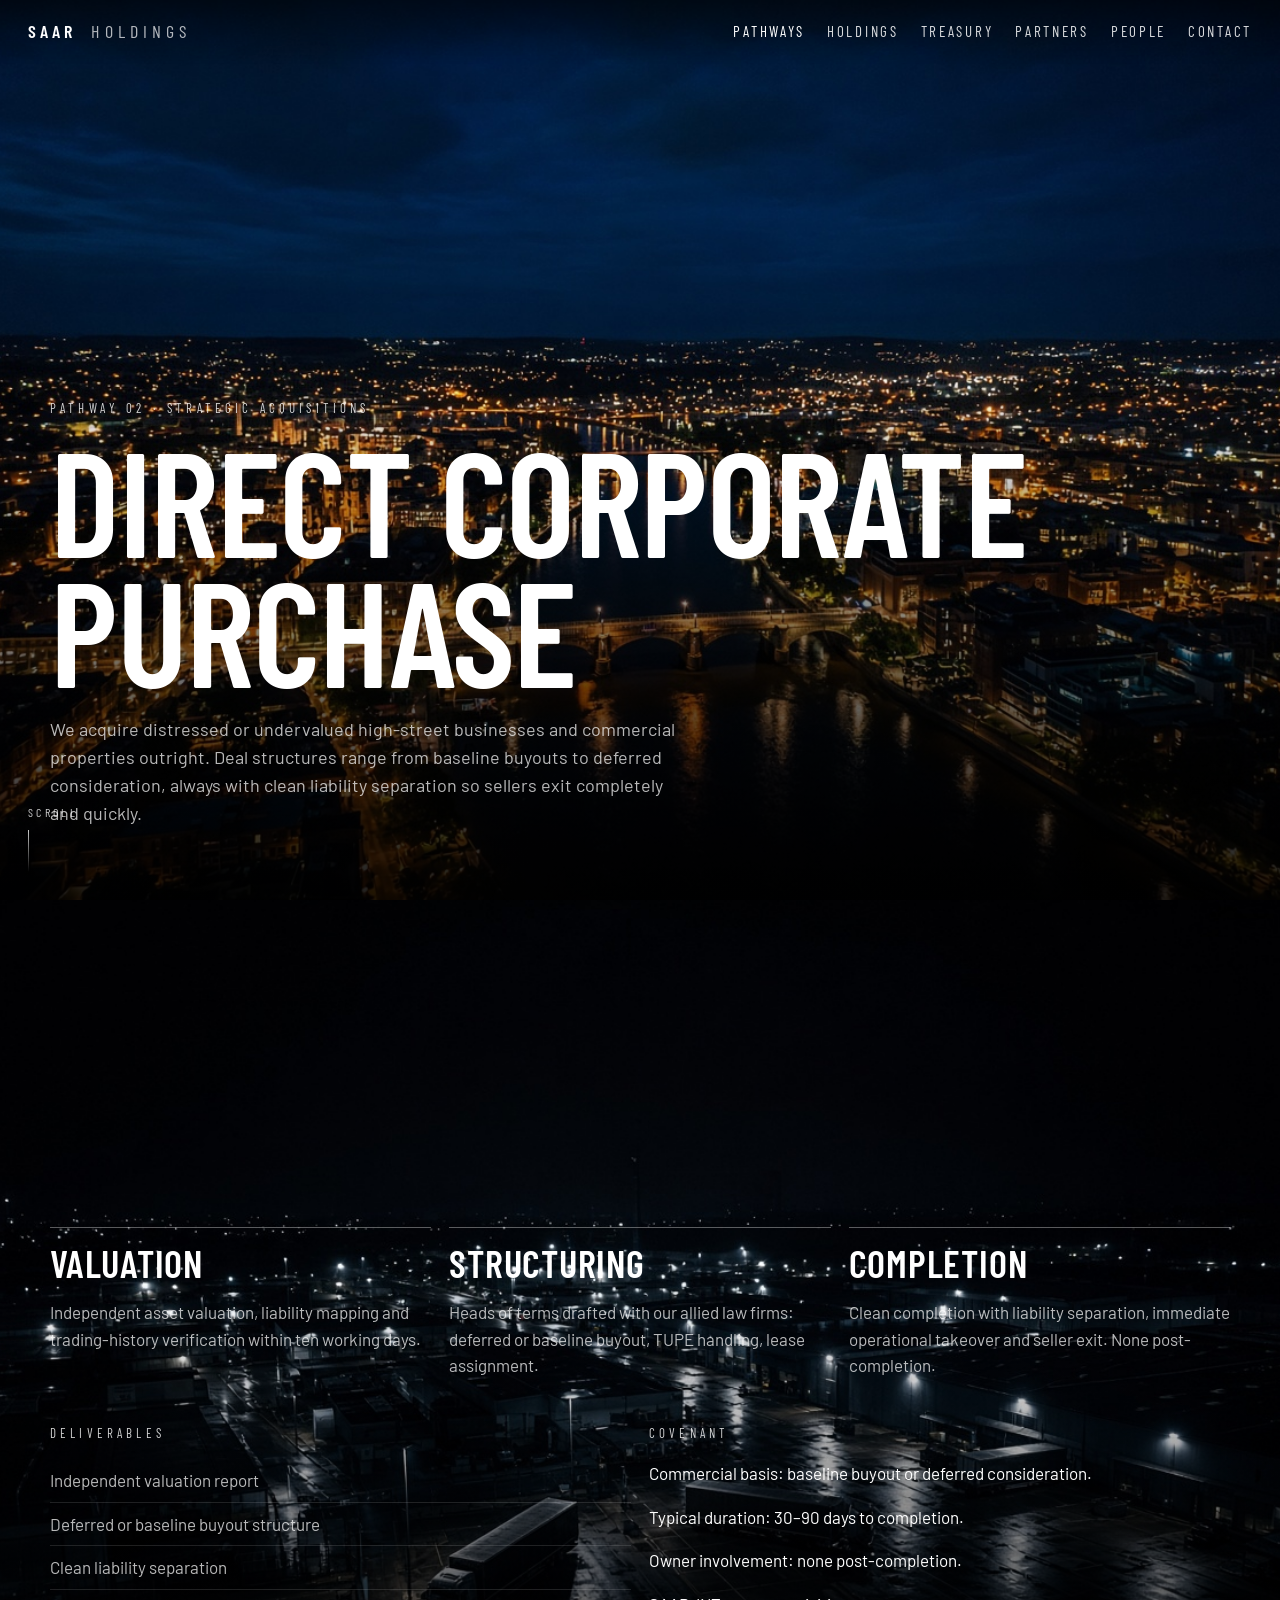
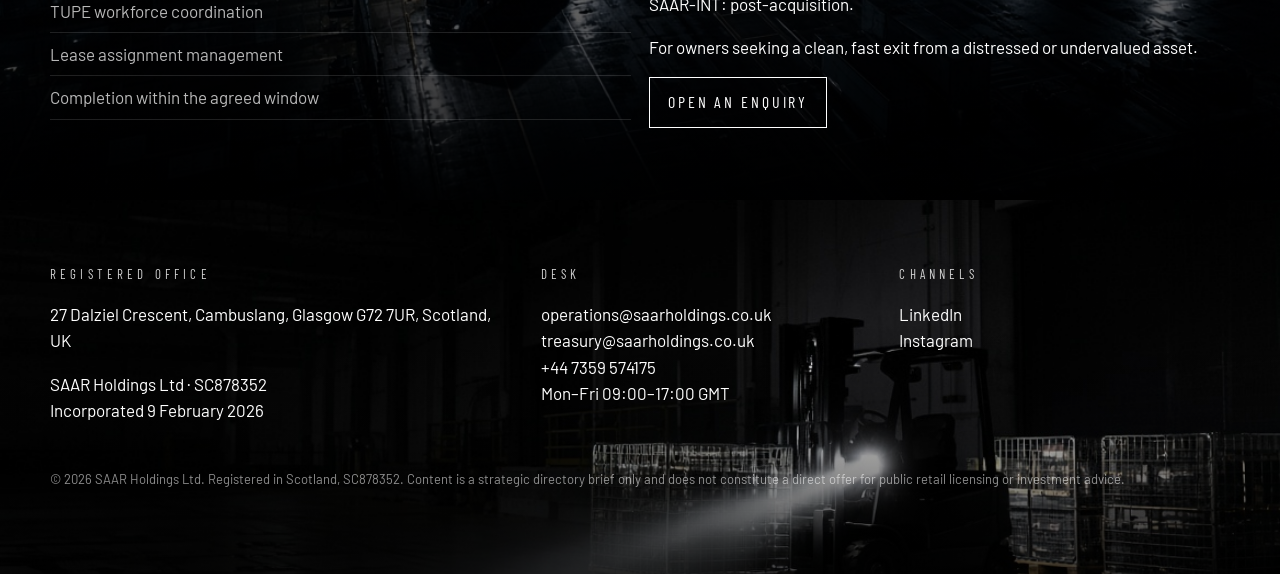
==== commit a5dbf4ce: "Publish acquisitions and business services pages. Text only. Does not change CNAME, .nojekyll, the P" ====
--- a/acquisitions.html
+++ b/acquisitions.html
@@ -1,62 +1,95 @@
 <!DOCTYPE html>
 <html lang="en-GB">
 <head>
-  <meta charset="UTF-8" />
-  <meta name="viewport" content="width=device-width, initial-scale=1" />
-  <title>Acquisitions — SAAR</title>
-  <meta name="description" content="SAAR Holdings Ltd. A Scottish holding company. We run operations, buy trading businesses, and put a back office behind the asset." />
-  <link rel="preconnect" href="https://fonts.googleapis.com" />
-  <link rel="preconnect" href="https://fonts.gstatic.com" crossorigin />
-  <link href="https://fonts.googleapis.com/css2?family=Barlow+Condensed:wght@400;500;600&family=Barlow:wght@400;500&display=swap" rel="stylesheet" />
-  <link rel="stylesheet" href="styles.css" />
+<meta charset="utf-8">
+<meta name="viewport" content="width=device-width, initial-scale=1">
+<title>Strategic acquisitions | SAAR Holdings</title>
+<meta name="description" content="Direct corporate purchase of undervalued commercial assets, completed in 30 to 90 days.">
+<link rel="preconnect" href="https://fonts.googleapis.com">
+<link rel="preconnect" href="https://fonts.gstatic.com" crossorigin>
+<link href="https://fonts.googleapis.com/css2?family=Barlow+Condensed:wght@400;500;600;700&family=Barlow:wght@400;500&display=swap" rel="stylesheet">
+<link rel="stylesheet" href="styles.css">
 </head>
-<body>
-<header class="nav" id="nav">
-  <a class="wordmark" href="index.html">SAAR</a>
-  <button class="menu" id="menu" aria-label="Menu" aria-expanded="false"><span></span><span></span></button>
-  <nav class="links" id="links">
+<body data-page="pathways">
+<header class="nav">
+  <a class="brand" href="index.html">SAAR <span>Holdings</span></a>
+  <button class="nav-toggle" type="button" aria-expanded="false" aria-controls="nav-links">Menu</button>
+  <nav class="nav-links" id="nav-links">
     <a href="pathways.html" data-nav="pathways">Pathways</a>
     <a href="holdings.html" data-nav="holdings">Holdings</a>
+    <a href="treasury.html" data-nav="treasury">Treasury</a>
     <a href="partners.html" data-nav="partners">Partners</a>
     <a href="people.html" data-nav="people">People</a>
     <a href="contact.html" data-nav="contact">Contact</a>
   </nav>
 </header>
 
-<main>
+<section class="screen" style="background-image:url('media/city.jpg')">
+  <div class="veil"></div>
+  <div class="inner">
+    <p class="kicker">Pathway 02 · Strategic acquisitions</p>
+    <h1>Direct corporate purchase</h1>
+    <p class="deck">We acquire distressed or undervalued high-street businesses and commercial properties outright. Deal structures range from baseline buyouts to deferred consideration, always with clean liability separation so sellers exit completely and quickly.</p>
+  </div>
+  <div class="scroll-cue">Scroll<i></i></div>
+</section>
+<section class="screen" style="background-image:url('media/yard.jpg')">
+  <div class="veil"></div>
+  <div class="inner">
+    <div class="grid g3">
+      <article class="card"><h3>Valuation</h3><p>Independent asset valuation, liability mapping and trading-history verification within ten working days.</p></article>
+      <article class="card"><h3>Structuring</h3><p>Heads of terms drafted with our allied law firms: deferred or baseline buyout, TUPE handling, lease assignment.</p></article>
+      <article class="card"><h3>Completion</h3><p>Clean completion with liability separation, immediate operational takeover and seller exit. None post-completion.</p></article>
+    </div>
+    <div class="grid g2" style="margin-top:28px">
+      <div>
+        <p class="kicker">Deliverables</p>
+        <ul class="clean">
+          <li>Independent valuation report</li>
+          <li>Deferred or baseline buyout structure</li>
+          <li>Clean liability separation</li>
+          <li>TUPE workforce coordination</li>
+          <li>Lease assignment management</li>
+          <li>Completion within the agreed window</li>
+        </ul>
+      </div>
+      <div>
+        <p class="kicker">Covenant</p>
+        <p>Commercial basis: baseline buyout or deferred consideration.</p>
+        <p>Typical duration: 30–90 days to completion.</p>
+        <p>Owner involvement: none post-completion.</p>
+        <p>SAAR-INT: post-acquisition.</p>
+        <p>For owners seeking a clean, fast exit from a distressed or undervalued asset.</p>
+        <a class="btn" href="contact.html">Open an enquiry</a>
+      </div>
+    </div>
+  </div>
+</section>
 
-  <section class="panel">
-    <div class="panel-media ken" style="background-image:url('media/street.jpg')"></div>
-    <div class="veil"></div>
-    <div class="panel-copy reveal">
-      <p class="eyebrow">02 — Strategic acquisitions</p>
-      <h1>Exit with dignity.<br />Exit with value.</h1>
+<footer class="site">
+  <div class="veil"></div>
+  <div class="inner">
+    <div class="foot-grid">
+      <div>
+        <p class="kicker">Registered office</p>
+        <p>27 Dalziel Crescent, Cambuslang, Glasgow G72 7UR, Scotland, UK</p>
+        <p>SAAR Holdings Ltd · SC878352<br>Incorporated 9 February 2026</p>
+      </div>
+      <div>
+        <p class="kicker">Desk</p>
+        <p><a href="mailto:operations@saarholdings.co.uk">operations@saarholdings.co.uk</a><br>
+        <a href="mailto:treasury@saarholdings.co.uk">treasury@saarholdings.co.uk</a><br>
+        <a href="tel:+447359574175">+44 7359 574175</a><br>
+        Mon–Fri 09:00–17:00 GMT</p>
+      </div>
+      <div>
+        <p class="kicker">Channels</p>
+        <p><a href="https://www.linkedin.com/company/saar-holdings-uk-ltd">LinkedIn</a><br>
+        <a href="https://www.instagram.com/saarholdings/">Instagram</a></p>
+      </div>
     </div>
-    <a class="scroll" href="#purchase"><span>Scroll</span><i></i></a>
-  </section>
-  <section class="stage sheet" id="purchase">
-    <p class="lead reveal">Direct purchases of trading businesses — sound, tired, or undervalued. Flexible deferred or baseline buyouts, with a clean split of liabilities.</p>
-    <div class="rows reveal">
-      <article class="row"><p class="k">01</p><h3>The preference</h3><p>Freehold with the trade. The holding company owns the property. The trading business services the loan. Family can live on site and run the shop. Due diligence is accepted. It is not a substitute for serviceability.</p></article>
-      <article class="row"><p class="k">02</p><h3>The structure</h3><p>Asset sale or share sale, written to the file. Seller clears creditors where the deal is an asset transfer. Deferred consideration where the numbers support it.</p></article>
-      <article class="row"><p class="k">03</p><h3>The scope</h3><p>Food and hospitality, healthcare and care, property and lettings, logistics and quick commerce, professional services, manufacturing, transportation, trading and shipping.</p></article>
-    </div>
-    <a class="btn" href="contact.html">Open an enquiry</a>
-  </section>
-
-</main>
-<footer class="foot">
-  <a class="wordmark" href="index.html">SAAR</a>
-  <nav>
-    <a href="pathways.html">Pathways</a>
-    <a href="holdings.html">Holdings</a>
-    <a href="partners.html">Partners</a>
-    <a href="people.html">People</a>
-    <a href="contact.html">Contact</a>
-    <a href="https://www.linkedin.com/company/saar-holdings-uk-ltd" target="_blank" rel="noopener">LinkedIn</a>
-    <a href="https://www.instagram.com/saarholdings/" target="_blank" rel="noopener">Instagram</a>
-  </nav>
-  <p>© 2026 SAAR Holdings Ltd · SC878352 · Scotland</p>
+    <p class="fine">© 2026 SAAR Holdings Ltd. Registered in Scotland, SC878352. Content is a strategic directory brief only and does not constitute a direct offer for public retail licensing or investment advice.</p>
+  </div>
 </footer>
 <script src="app.js"></script>
 </body>
--- a/styles.css
+++ b/styles.css
@@ -1,460 +1,253 @@
+/* SAAR Holdings — SpaceX-like public site */
 :root {
   --bg: #000;
   --fg: #fff;
-  --muted: rgba(255, 255, 255, 0.68);
-  --line: rgba(255, 255, 255, 0.2);
-  --pad: clamp(22px, 5vw, 64px);
+  --muted: rgba(255,255,255,.72);
+  --dim: rgba(255,255,255,.55);
+  --line: rgba(255,255,255,.35);
+  --sans: "Barlow", "Arial Narrow", sans-serif;
+  --cond: "Barlow Condensed", "Arial Narrow", Impact, sans-serif;
 }
 * { box-sizing: border-box; }
 html { scroll-behavior: smooth; }
 body {
   margin: 0;
-  background: #000;
+  background: var(--bg);
+  color: var(--fg);
+  font-family: var(--sans);
+  font-weight: 400;
+  font-size: 17px;
+  line-height: 1.55;
+}
+img { max-width: 100%; display: block; }
+a { color: inherit; text-decoration: none; }
+button, input, select, textarea { font: inherit; color: inherit; }
+.nav {
+  position: fixed; inset: 0 0 auto 0; z-index: 40;
+  display: flex; align-items: center; justify-content: space-between;
+  padding: 18px 28px;
+  background: linear-gradient(to bottom, rgba(0,0,0,.55), rgba(0,0,0,0));
+}
+.nav.solid { background: rgba(0,0,0,.88); backdrop-filter: blur(8px); }
+.brand {
+  font-family: var(--cond);
+  font-weight: 600;
+  letter-spacing: .22em;
+  font-size: 18px;
+  text-transform: uppercase;
+}
+.brand span { font-weight: 400; opacity: .7; letter-spacing: .28em; margin-left: .4em; }
+.nav-links { display: flex; gap: 22px; align-items: center; }
+.nav-links a {
+  font-family: var(--cond);
+  font-size: 15px;
+  letter-spacing: .18em;
+  text-transform: uppercase;
+  opacity: .85;
+}
+.nav-links a:hover, .nav-links a.on { opacity: 1; }
+.nav-toggle {
+  display: none;
+  background: transparent;
+  border: 1px solid #fff;
   color: #fff;
-  font-family: Barlow, Helvetica, Arial, sans-serif;
-  font-weight: 400;
-  font-size: 16px;
-  line-height: 1.5;
-}
-body.lock { overflow: hidden; }
-a { color: inherit; text-decoration: none; }
-button { font: inherit; color: inherit; }
-img, video { max-width: 100%; display: block; }
-
-.nav {
-  position: fixed;
-  inset: 0 0 auto 0;
-  z-index: 40;
-  display: flex;
-  align-items: center;
-  height: 72px;
-  padding: 0 var(--pad);
-  background: transparent;
-}
-.wordmark {
-  position: relative;
-  z-index: 42;
-  font-family: "Barlow Condensed", "Arial Narrow", sans-serif;
-  font-weight: 600;
-  font-size: 20px;
-  letter-spacing: 0.42em;
-  padding-left: 0.42em;
-  text-transform: uppercase;
-}
-.links {
-  margin-left: auto;
-  display: flex;
-  align-items: center;
-  gap: 28px;
-}
-.links a {
-  font-size: 13px;
-  font-weight: 500;
-  letter-spacing: 0.18em;
-  text-transform: uppercase;
-  opacity: 0.72;
-}
-.links a::after {
-  content: "";
-  display: block;
-  height: 1px;
-  margin-top: 6px;
-  background: #fff;
-  transform: scaleX(0);
-  transform-origin: left center;
-  transition: transform 0.35s ease;
-}
-.links a:hover,
-.links a.on { opacity: 1; }
-.links a:hover::after,
-.links a.on::after { transform: scaleX(1); }
-
-.menu {
-  display: none;
-  position: relative;
-  z-index: 42;
-  margin-left: auto;
-  width: 28px;
-  height: 18px;
-  padding: 0;
-  border: 0;
-  background: none;
+  width: 46px; height: 40px;
+  letter-spacing: .14em;
+  text-transform: uppercase;
+  font-family: var(--cond);
   cursor: pointer;
 }
-.menu span {
-  position: absolute;
-  left: 0;
-  right: 0;
-  height: 1px;
-  background: #fff;
-  transition: transform 0.3s ease, top 0.3s ease, opacity 0.3s ease;
-}
-.menu span:first-child { top: 4px; }
-.menu span:last-child { top: 13px; }
-.menu.open span:first-child { top: 8px; transform: rotate(40deg); }
-.menu.open span:last-child { top: 8px; transform: rotate(-40deg); }
-
-.hero,
-.panel {
+.screen {
   position: relative;
   min-height: 100vh;
-  min-height: 100dvh;
   display: flex;
   align-items: flex-end;
-  overflow: hidden;
-  background: #000;
-}
-.hero-video,
-.panel-media {
-  position: absolute;
-  inset: 0;
-  width: 100%;
-  height: 100%;
-  object-fit: cover;
+  background-color: #000;
   background-size: cover;
   background-position: center;
-}
-.ken { animation: ken 38s ease-in-out alternate infinite; }
-@keyframes ken {
-  from { transform: scale(1) translate3d(0, 0, 0); }
-  to { transform: scale(1.07) translate3d(-1.4%, -1%, 0); }
-}
+  overflow: hidden;
+}
+.screen.mid { align-items: center; }
 .veil {
-  position: absolute;
-  inset: 0;
-  background:
-    linear-gradient(to top, rgba(0, 0, 0, 0.72) 0%, rgba(0, 0, 0, 0.18) 42%, rgba(0, 0, 0, 0.28) 100%);
-}
-.veil.heavy { background: rgba(0, 0, 0, 0.62); }
-.hero-copy,
-.panel-copy {
-  position: relative;
-  z-index: 2;
-  width: min(1100px, 100%);
-  padding: 0 var(--pad) 11vh;
-}
-.panel-copy.wide { width: min(1280px, 100%); }
-.eyebrow,
-.index,
-.k,
-.role {
+  position: absolute; left: 0; right: 0; bottom: 0; height: 58%;
+  background: linear-gradient(to bottom, rgba(0,0,0,0) 0%, rgba(0,0,0,.55) 55%, rgba(0,0,0,.88) 100%);
+  pointer-events: none;
+}
+.screen.tall .veil { height: 62%; }
+.inner {
+  position: relative; z-index: 1;
+  width: min(1180px, calc(100% - 48px));
+  margin: 0 auto;
+  padding: 120px 0 72px;
+}
+.kicker {
+  font-family: var(--cond);
+  letter-spacing: .32em;
+  text-transform: uppercase;
+  font-size: 13px;
   margin: 0 0 16px;
-  font-size: 12px;
-  font-weight: 500;
-  letter-spacing: 0.32em;
-  text-transform: uppercase;
-  color: var(--muted);
-}
-h1, h2, .v, .figure, .row h3, .people h2, .specs b {
-  font-family: "Barlow Condensed", "Arial Narrow", sans-serif;
-  font-weight: 500;
-  text-transform: uppercase;
-  letter-spacing: -0.015em;
-}
-h1 {
+  color: rgba(255,255,255,.82);
+}
+h1, h2, .display {
+  font-family: var(--cond);
+  font-weight: 600;
+  text-transform: uppercase;
+  letter-spacing: -.01em;
+  line-height: .88;
   margin: 0;
-  font-size: clamp(68px, 10.6vw, 152px);
-  line-height: 0.84;
-}
-h2 {
-  margin: 0;
-  font-size: clamp(52px, 7.4vw, 112px);
-  line-height: 0.86;
-}
-.deck,
-.panel-copy > p,
-.lead {
-  max-width: 640px;
-  margin: 22px 0 0;
-  color: rgba(255, 255, 255, 0.82);
-  font-size: 17px;
-  line-height: 1.55;
-}
-.actions {
-  display: flex;
-  flex-wrap: wrap;
-  gap: 12px;
+}
+h1 { font-size: clamp(72px, 12vw, 148px); }
+h2 { font-size: clamp(48px, 7vw, 92px); }
+h3 {
+  font-family: var(--cond);
+  font-weight: 600;
+  text-transform: uppercase;
+  letter-spacing: .02em;
+  font-size: clamp(28px, 3vw, 40px);
+  line-height: 1;
+  margin: 0 0 10px;
+}
+.deck { max-width: 640px; font-size: 18px; color: var(--muted); margin: 22px 0 0; }
+.reg {
   margin-top: 28px;
-}
+  font-family: var(--cond);
+  letter-spacing: .22em;
+  text-transform: uppercase;
+  font-size: 14px;
+}
+.actions { display: flex; flex-wrap: wrap; gap: 12px; margin-top: 32px; }
 .btn {
-  display: inline-flex;
-  align-items: center;
-  justify-content: center;
-  min-height: 46px;
-  padding: 12px 18px;
-  border: 1px solid rgba(255, 255, 255, 0.88);
-  border-radius: 0;
+  display: inline-flex; align-items: center; justify-content: center;
+  border: 1px solid #fff;
   background: transparent;
   color: #fff;
-  font-family: "Barlow Condensed", "Arial Narrow", sans-serif;
+  padding: 12px 18px;
+  min-height: 46px;
+  font-family: var(--cond);
+  letter-spacing: .18em;
+  text-transform: uppercase;
   font-size: 16px;
+  cursor: pointer;
+}
+.btn:hover { background: #fff; color: #000; }
+.btn.solid { background: #fff; color: #000; }
+.btn.solid:hover { background: transparent; color: #fff; }
+.scroll-cue {
+  position: absolute; z-index: 2; left: 28px; bottom: 28px;
+  font-family: var(--cond);
+  letter-spacing: .28em;
+  text-transform: uppercase;
+  font-size: 12px;
+  opacity: .8;
+}
+.scroll-cue i {
+  display: block; width: 1px; height: 42px; margin-top: 8px;
+  background: linear-gradient(#fff, transparent);
+}
+.grid { display: grid; gap: 18px; }
+.g2 { grid-template-columns: 1fr 1fr; }
+.g3 { grid-template-columns: repeat(3, 1fr); }
+.g4 { grid-template-columns: repeat(4, 1fr); }
+.g5 { grid-template-columns: repeat(5, 1fr); }
+.stat b, .num {
+  font-family: var(--cond);
+  font-weight: 600;
+  font-size: clamp(42px, 5vw, 72px);
+  line-height: .9;
+  display: block;
+}
+.stat span, .label {
+  font-family: var(--cond);
+  letter-spacing: .16em;
+  text-transform: uppercase;
+  font-size: 13px;
+  color: var(--muted);
+}
+.card {
+  border-top: 1px solid var(--line);
+  padding-top: 16px;
+}
+.card p, .prose p { color: var(--muted); }
+.prose p { max-width: 720px; }
+.year-toggle { display: flex; gap: 8px; margin: 18px 0 22px; }
+.year-toggle button.on { background: #fff; color: #000; }
+.brief { max-width: 760px; color: var(--muted); min-height: 3.2em; }
+table { width: 100%; border-collapse: collapse; margin-top: 12px; }
+th, td { text-align: left; padding: 12px 10px; border-bottom: 1px solid rgba(255,255,255,.15); vertical-align: top; }
+th {
+  font-family: var(--cond);
+  letter-spacing: .14em;
+  text-transform: uppercase;
   font-weight: 500;
-  letter-spacing: 0.14em;
-  text-transform: uppercase;
+  font-size: 14px;
+}
+td { color: var(--muted); font-size: 15px; }
+.steps { display: flex; gap: 28px; margin-top: 8px; }
+.step b { font-family: var(--cond); letter-spacing: .16em; font-weight: 500; font-size: 14px; }
+footer.site {
+  position: relative;
+  background: #000 url("media/bay.jpg") center/cover no-repeat;
+  color: #fff;
+}
+footer.site .veil { height: 68%; background: linear-gradient(to bottom, rgba(0,0,0,0) 0%, rgba(0,0,0,.72) 100%); }
+footer.site .inner { padding-top: 64px; }
+.foot-grid { display: grid; grid-template-columns: 1.4fr 1fr 1fr; gap: 28px; }
+footer a { border-bottom: 1px solid transparent; }
+footer a:hover { border-bottom-color: #fff; }
+.fine { margin-top: 28px; color: var(--dim); font-size: 13px; }
+form .field { margin-bottom: 14px; }
+label {
+  display: block;
+  font-family: var(--cond);
+  letter-spacing: .16em;
+  text-transform: uppercase;
+  font-size: 13px;
+  margin-bottom: 6px;
+}
+input, select, textarea {
+  width: 100%;
+  background: rgba(0,0,0,.45);
+  border: 1px solid rgba(255,255,255,.35);
+  padding: 12px 12px;
+  outline: none;
+}
+input:focus, select:focus, textarea:focus { border-color: #fff; }
+.choices { display: grid; grid-template-columns: 1fr 1fr; gap: 12px; }
+.choice {
+  text-align: left;
+  background: rgba(0,0,0,.35);
+  border: 1px solid rgba(255,255,255,.35);
+  padding: 16px;
   cursor: pointer;
-  transition: background 0.25s ease, color 0.25s ease;
-}
-.btn:hover,
-.btn.on { background: #fff; color: #000; }
-.stage .btn,
-.sheet .btn { margin-top: 36px; }
-.link {
-  display: inline-flex;
-  width: max-content;
-  margin-top: 26px;
-  padding-bottom: 3px;
-  border-bottom: 1px solid #fff;
-  font-family: "Barlow Condensed", "Arial Narrow", sans-serif;
-  font-size: 18px;
-  font-weight: 500;
-  letter-spacing: 0.16em;
-  text-transform: uppercase;
-  transition: opacity 0.25s ease;
-}
-.link:hover { opacity: 0.6; }
-.scroll {
-  position: absolute;
-  z-index: 2;
-  right: var(--pad);
-  bottom: 28px;
-  display: flex;
-  align-items: center;
-  gap: 14px;
-  color: rgba(255, 255, 255, 0.82);
-  font-size: 11px;
-  font-weight: 500;
-  letter-spacing: 0.34em;
-  text-transform: uppercase;
-}
-.scroll i {
-  display: block;
-  width: 52px;
-  height: 1px;
-  overflow: hidden;
-  background: rgba(255, 255, 255, 0.35);
-}
-.scroll i::after {
-  content: "";
-  display: block;
-  width: 40%;
-  height: 1px;
-  background: #fff;
-  animation: tick 1.8s ease-in-out infinite;
-}
-@keyframes tick {
-  from { transform: translateX(-120%); }
-  to { transform: translateX(280%); }
-}
-
-.stage {
-  min-height: 100vh;
-  min-height: 100dvh;
-  display: flex;
-  flex-direction: column;
-  justify-content: space-between;
-  padding: 18vh var(--pad) 8vh;
-  background: #000;
-}
-.stage.sheet { justify-content: flex-start; gap: 8px; }
-.specs {
-  display: grid;
-  grid-template-columns: repeat(4, minmax(0, 1fr));
-  gap: 28px;
-  margin-top: 48px;
-  padding-top: 28px;
-  border-top: 1px solid var(--line);
-}
-.specs b {
-  display: block;
-  font-size: clamp(64px, 7vw, 104px);
-  line-height: 0.84;
-}
-.specs span {
-  display: block;
-  margin-top: 14px;
-  font-size: 12px;
-  font-weight: 500;
-  letter-spacing: 0.18em;
-  text-transform: uppercase;
-}
-.specs p {
-  max-width: 26ch;
-  margin: 10px 0 0;
-  color: var(--muted);
-  font-size: 15px;
-}
-
-.board-top,
-.board-main {
-  display: flex;
-  align-items: flex-end;
-  justify-content: space-between;
-  gap: 32px;
-}
-.tabs { display: flex; gap: 10px; flex-shrink: 0; }
-.figure {
-  margin: 0;
-  font-size: clamp(108px, 18vw, 240px);
-  line-height: 0.8;
-  letter-spacing: -0.03em;
-}
-.board-main { align-items: flex-end; margin-top: 4vh; }
-.board-main .lead { margin: 10px 0 0; max-width: 460px; }
-.picks {
-  display: flex;
-  flex-wrap: wrap;
-  gap: 8px 28px;
-  margin-top: 48px;
-  padding-top: 22px;
-  border-top: 1px solid var(--line);
-}
-.pick {
-  padding: 0 0 8px;
-  border: 0;
-  border-bottom: 1px solid transparent;
-  background: none;
-  text-align: left;
-  cursor: pointer;
-  letter-spacing: 0.16em;
-  text-transform: uppercase;
-  font-size: 12px;
-  font-weight: 500;
-  color: rgba(255, 255, 255, 0.5);
-}
-.pick.on,
-.pick:hover { color: #fff; border-bottom-color: #fff; }
-
-.reg {
-  display: grid;
-  grid-template-columns: 1fr 1fr;
-  gap: 48px;
-  margin-top: 56px;
-  padding-top: 28px;
-  border-top: 1px solid var(--line);
-}
-.v {
-  margin: 0 0 10px;
-  font-size: clamp(36px, 4vw, 58px);
-  line-height: 0.9;
-  text-transform: none;
-  letter-spacing: -0.02em;
-}
-.reg p { margin: 0 0 8px; color: var(--muted); max-width: 46ch; }
-.rows { margin-top: 12px; }
-.row {
-  display: grid;
-  grid-template-columns: 220px minmax(180px, 0.8fr) 1.3fr;
-  gap: 24px;
-  align-items: baseline;
-  padding: 28px 0;
-  border-top: 1px solid var(--line);
-}
-.row .k { margin: 0; }
-.row h3 {
-  margin: 0;
-  font-size: clamp(32px, 3.4vw, 48px);
-  line-height: 0.92;
-}
-.row p:last-child { margin: 0; color: var(--muted); }
-.list { margin: 12px 0 0; padding: 0; list-style: none; }
-.list li {
-  padding: 18px 0;
-  border-top: 1px solid var(--line);
-  color: var(--muted);
-}
-.list strong {
-  display: block;
-  margin-bottom: 4px;
-  color: #fff;
-  font-weight: 500;
-  letter-spacing: 0.16em;
-  text-transform: uppercase;
-  font-size: 12px;
-}
-
-.people {
-  display: grid;
-  grid-template-columns: repeat(3, minmax(0, 1fr));
-  gap: 28px;
-  margin-top: 48px;
-}
-.people h2 {
-  margin: 0 0 8px;
-  font-size: clamp(36px, 3.6vw, 52px);
-  line-height: 0.92;
-  text-transform: none;
-  letter-spacing: -0.02em;
-}
-.people p { margin: 0; color: var(--muted); }
-.role { margin-bottom: 10px; }
-
-.foot {
-  display: flex;
-  align-items: center;
-  gap: 22px;
-  flex-wrap: wrap;
-  padding: 22px var(--pad) 28px;
-  border-top: 1px solid var(--line);
-  background: #000;
-}
-.foot .wordmark { font-size: 16px; }
-.foot nav { display: flex; flex-wrap: wrap; gap: 16px 22px; }
-.foot nav a {
-  font-size: 12px;
-  letter-spacing: 0.16em;
-  text-transform: uppercase;
-  color: rgba(255, 255, 255, 0.62);
-}
-.foot nav a:hover { color: #fff; }
-.foot p {
-  margin: 0 0 0 auto;
-  color: rgba(255, 255, 255, 0.45);
-  font-size: 12px;
-  letter-spacing: 0.06em;
-}
-
-.reveal {
-  opacity: 0;
-  transform: translateY(22px);
-  transition: opacity 0.9s ease, transform 1s ease;
-}
-.reveal.in { opacity: 1; transform: none; }
-
-@media (max-width: 900px) {
-  .links {
-    position: fixed;
-    inset: 0;
-    z-index: 41;
-    margin: 0;
-    flex-direction: column;
-    align-items: flex-start;
-    justify-content: flex-end;
-    gap: 6px;
-    padding: 0 var(--pad) 56px;
-    background: #000;
-    opacity: 0;
-    pointer-events: none;
-    transition: opacity 0.35s ease;
+}
+.choice.on { background: #fff; color: #000; }
+.choice.on p { color: #222; }
+.error { color: #ffb4b4; min-height: 1.2em; }
+.note { color: var(--muted); font-size: 15px; }
+ul.clean { margin: 8px 0 0; padding: 0; list-style: none; }
+ul.clean li { padding: 8px 0; border-bottom: 1px solid rgba(255,255,255,.12); color: var(--muted); }
+.chips { display: flex; flex-wrap: wrap; gap: 8px; margin-top: 12px; }
+.chip {
+  border: 1px solid rgba(255,255,255,.4);
+  padding: 6px 10px;
+  font-family: var(--cond);
+  letter-spacing: .12em;
+  text-transform: uppercase;
+  font-size: 13px;
+}
+@media (max-width: 860px) {
+  .nav-toggle { display: inline-flex; align-items: center; justify-content: center; }
+  .nav-links {
+    display: none;
+    position: absolute; top: 64px; left: 0; right: 0;
+    flex-direction: column; align-items: flex-start;
+    gap: 0;
+    background: rgba(0,0,0,.94);
+    padding: 8px 0 16px;
   }
-  .links.open { opacity: 1; pointer-events: auto; }
-  .links a {
-    font-family: "Barlow Condensed", "Arial Narrow", sans-serif;
-    font-size: 44px;
-    font-weight: 500;
-    letter-spacing: 0.04em;
-    line-height: 1;
-    opacity: 1;
-  }
-  .links a::after { display: none; }
-  .menu { display: block; }
-  .specs, .reg, .people, .row { grid-template-columns: 1fr; }
-  .board-top, .board-main { flex-direction: column; align-items: flex-start; }
-  .foot p { margin-left: 0; }
-  h1 { font-size: 64px; }
-  .figure { font-size: 96px; }
-}
-@media (prefers-reduced-motion: reduce) {
-  html { scroll-behavior: auto; }
-  .ken, .scroll i::after { animation: none; }
-  .reveal { opacity: 1; transform: none; transition: none; }
-}
+  .nav-links.open { display: flex; }
+  .nav-links a { display: block; padding: 14px 28px; width: 100%; }
+  .g2, .g3, .g4, .g5, .foot-grid, .choices { grid-template-columns: 1fr; }
+  .inner { width: min(1180px, calc(100% - 32px)); }
+  h1 { font-size: clamp(56px, 18vw, 88px); }
+}
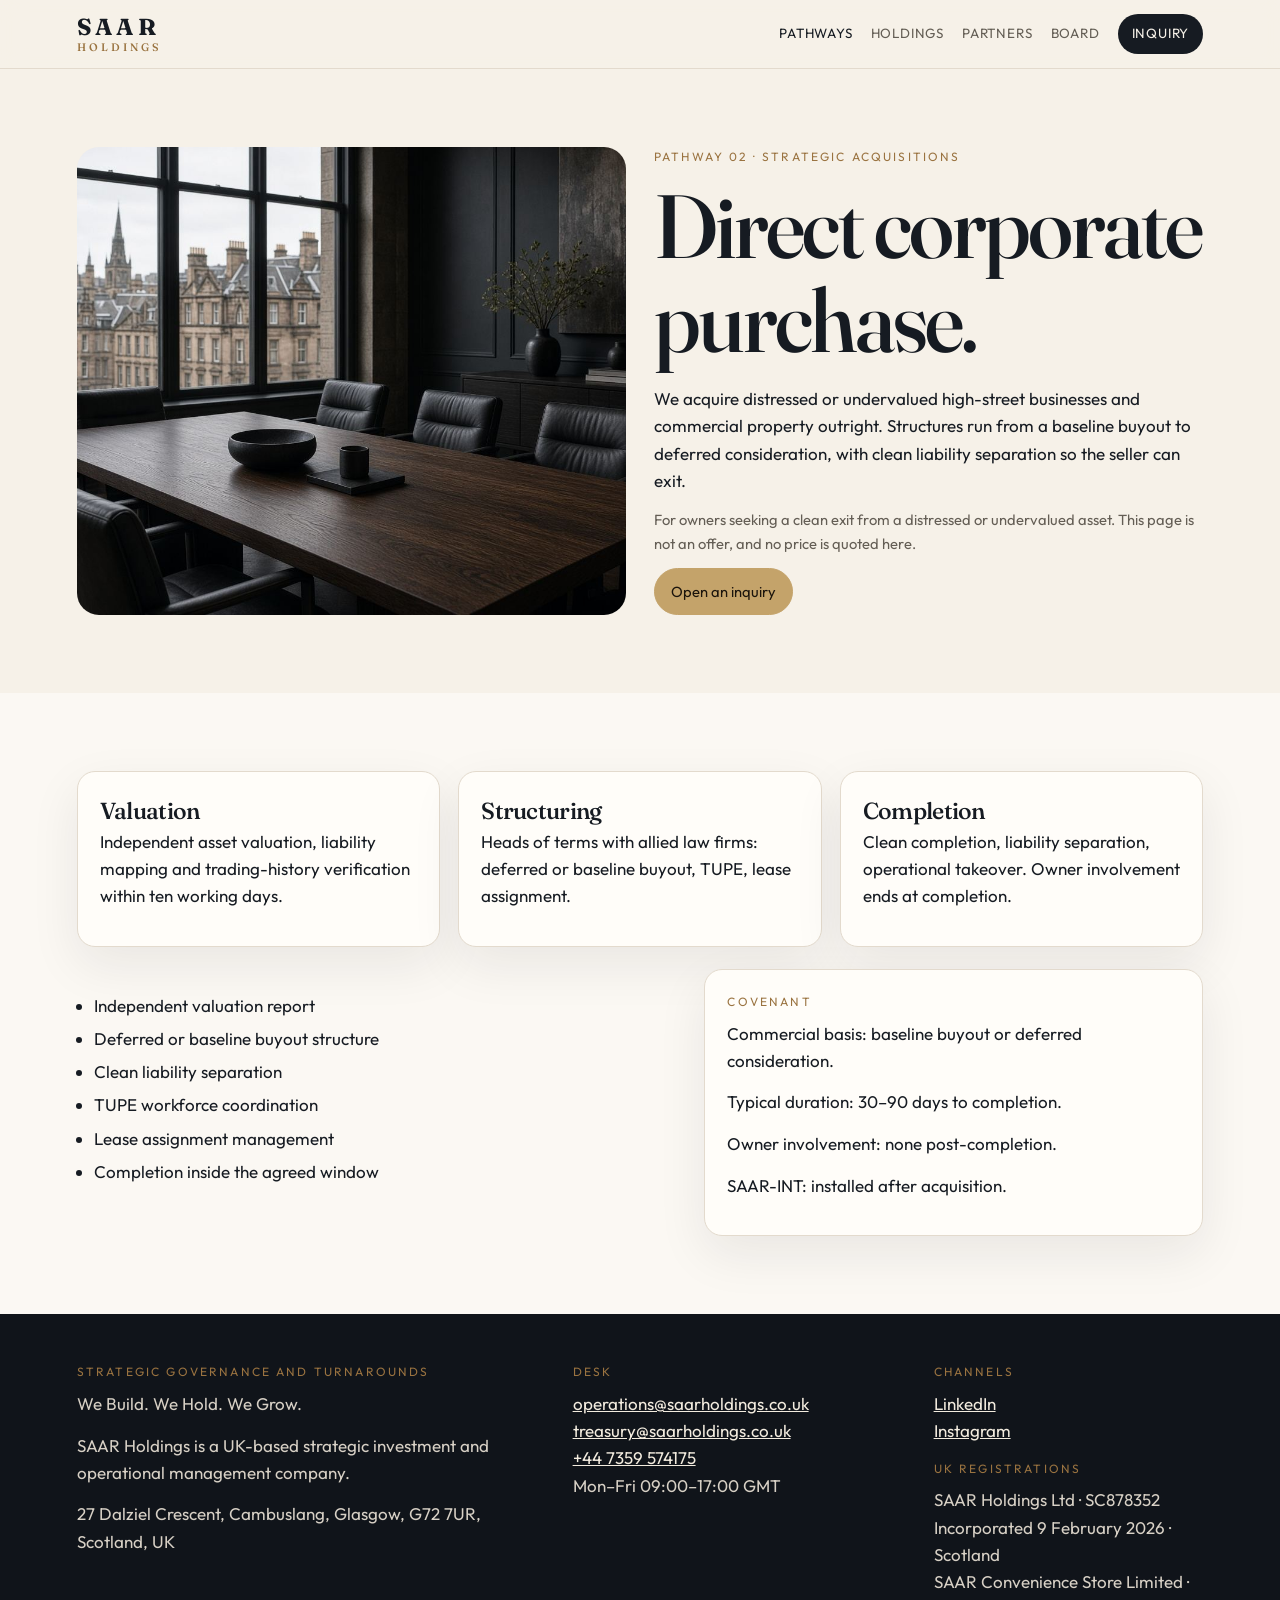
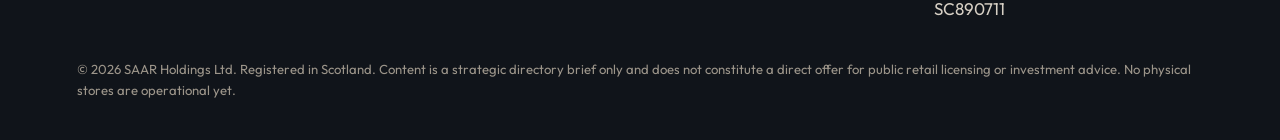
==== commit a573343e: "Rebuild public site from Kimi content with new editorial layout" ====
--- a/acquisitions.html
+++ b/acquisitions.html
@@ -4,92 +4,73 @@
 <meta charset="utf-8">
 <meta name="viewport" content="width=device-width, initial-scale=1">
 <title>Strategic acquisitions | SAAR Holdings</title>
-<meta name="description" content="Direct corporate purchase of undervalued commercial assets, completed in 30 to 90 days.">
+<meta name="description" content="Direct purchase of undervalued commercial assets, completed in 30 to 90 days.">
 <link rel="preconnect" href="https://fonts.googleapis.com">
 <link rel="preconnect" href="https://fonts.gstatic.com" crossorigin>
-<link href="https://fonts.googleapis.com/css2?family=Barlow+Condensed:wght@400;500;600;700&family=Barlow:wght@400;500&display=swap" rel="stylesheet">
+<link href="https://fonts.googleapis.com/css2?family=Fraunces:opsz,wght@9..144,500;9..144,600&family=Outfit:wght@380;500&display=swap" rel="stylesheet">
 <link rel="stylesheet" href="styles.css">
 </head>
 <body data-page="pathways">
 <header class="nav">
-  <a class="brand" href="index.html">SAAR <span>Holdings</span></a>
+  <a class="brand" href="index.html"><strong>SAAR</strong><span>HOLDINGS</span></a>
   <button class="nav-toggle" type="button" aria-expanded="false" aria-controls="nav-links">Menu</button>
   <nav class="nav-links" id="nav-links">
     <a href="pathways.html" data-nav="pathways">Pathways</a>
     <a href="holdings.html" data-nav="holdings">Holdings</a>
-    <a href="treasury.html" data-nav="treasury">Treasury</a>
     <a href="partners.html" data-nav="partners">Partners</a>
-    <a href="people.html" data-nav="people">People</a>
-    <a href="contact.html" data-nav="contact">Contact</a>
+    <a href="people.html" data-nav="people">Board</a>
+    <a href="contact.html" data-nav="contact" class="cta">Inquiry</a>
   </nav>
 </header>
 
-<section class="screen" style="background-image:url('media/city.jpg')">
-  <div class="veil"></div>
-  <div class="inner">
-    <p class="kicker">Pathway 02 · Strategic acquisitions</p>
-    <h1>Direct corporate purchase</h1>
-    <p class="deck">We acquire distressed or undervalued high-street businesses and commercial properties outright. Deal structures range from baseline buyouts to deferred consideration, always with clean liability separation so sellers exit completely and quickly.</p>
+<section class="wrap">
+  <div class="split">
+    <img src="media/board.jpg" alt="Boardroom">
+    <div>
+      <p class="kicker">Pathway 02 · Strategic acquisitions</p>
+      <h1>Direct corporate purchase.</h1>
+      <p>We acquire distressed or undervalued high-street businesses and commercial property outright. Structures run from a baseline buyout to deferred consideration, with clean liability separation so the seller can exit.</p>
+      <p class="note">For owners seeking a clean exit from a distressed or undervalued asset. This page is not an offer, and no price is quoted here.</p>
+      <a class="btn solid" href="contact.html">Open an inquiry</a>
+    </div>
   </div>
-  <div class="scroll-cue">Scroll<i></i></div>
 </section>
-<section class="screen" style="background-image:url('media/yard.jpg')">
-  <div class="veil"></div>
-  <div class="inner">
-    <div class="grid g3">
-      <article class="card"><h3>Valuation</h3><p>Independent asset valuation, liability mapping and trading-history verification within ten working days.</p></article>
-      <article class="card"><h3>Structuring</h3><p>Heads of terms drafted with our allied law firms: deferred or baseline buyout, TUPE handling, lease assignment.</p></article>
-      <article class="card"><h3>Completion</h3><p>Clean completion with liability separation, immediate operational takeover and seller exit. None post-completion.</p></article>
-    </div>
-    <div class="grid g2" style="margin-top:28px">
-      <div>
-        <p class="kicker">Deliverables</p>
-        <ul class="clean">
-          <li>Independent valuation report</li>
-          <li>Deferred or baseline buyout structure</li>
-          <li>Clean liability separation</li>
-          <li>TUPE workforce coordination</li>
-          <li>Lease assignment management</li>
-          <li>Completion within the agreed window</li>
-        </ul>
-      </div>
-      <div>
-        <p class="kicker">Covenant</p>
-        <p>Commercial basis: baseline buyout or deferred consideration.</p>
-        <p>Typical duration: 30–90 days to completion.</p>
-        <p>Owner involvement: none post-completion.</p>
-        <p>SAAR-INT: post-acquisition.</p>
-        <p>For owners seeking a clean, fast exit from a distressed or undervalued asset.</p>
-        <a class="btn" href="contact.html">Open an enquiry</a>
-      </div>
-    </div>
+<section class="wrap alt">
+  <div class="grid g3">
+    <article class="card"><h3>Valuation</h3><p>Independent asset valuation, liability mapping and trading-history verification within ten working days.</p></article>
+    <article class="card"><h3>Structuring</h3><p>Heads of terms with allied law firms: deferred or baseline buyout, TUPE, lease assignment.</p></article>
+    <article class="card"><h3>Completion</h3><p>Clean completion, liability separation, operational takeover. Owner involvement ends at completion.</p></article>
+  </div>
+  <div class="grid g2" style="margin-top:22px">
+    <ul class="clean"><li>Independent valuation report</li><li>Deferred or baseline buyout structure</li><li>Clean liability separation</li><li>TUPE workforce coordination</li><li>Lease assignment management</li><li>Completion inside the agreed window</li></ul>
+    <article class="card"><p class="kicker">Covenant</p><p>Commercial basis: baseline buyout or deferred consideration.</p><p>Typical duration: 30–90 days to completion.</p><p>Owner involvement: none post-completion.</p><p>SAAR-INT: installed after acquisition.</p></article>
   </div>
 </section>
 
 <footer class="site">
-  <div class="veil"></div>
-  <div class="inner">
-    <div class="foot-grid">
-      <div>
-        <p class="kicker">Registered office</p>
-        <p>27 Dalziel Crescent, Cambuslang, Glasgow G72 7UR, Scotland, UK</p>
-        <p>SAAR Holdings Ltd · SC878352<br>Incorporated 9 February 2026</p>
-      </div>
-      <div>
-        <p class="kicker">Desk</p>
-        <p><a href="mailto:operations@saarholdings.co.uk">operations@saarholdings.co.uk</a><br>
-        <a href="mailto:treasury@saarholdings.co.uk">treasury@saarholdings.co.uk</a><br>
-        <a href="tel:+447359574175">+44 7359 574175</a><br>
-        Mon–Fri 09:00–17:00 GMT</p>
-      </div>
-      <div>
-        <p class="kicker">Channels</p>
-        <p><a href="https://www.linkedin.com/company/saar-holdings-uk-ltd">LinkedIn</a><br>
-        <a href="https://www.instagram.com/saarholdings/">Instagram</a></p>
-      </div>
+  <div class="foot-grid">
+    <div>
+      <p class="kicker">Strategic governance and turnarounds</p>
+      <p>We Build. We Hold. We Grow.</p>
+      <p>SAAR Holdings is a UK-based strategic investment and operational management company.</p>
+      <p>27 Dalziel Crescent, Cambuslang, Glasgow, G72 7UR, Scotland, UK</p>
     </div>
-    <p class="fine">© 2026 SAAR Holdings Ltd. Registered in Scotland, SC878352. Content is a strategic directory brief only and does not constitute a direct offer for public retail licensing or investment advice.</p>
+    <div>
+      <p class="kicker">Desk</p>
+      <p><a href="mailto:operations@saarholdings.co.uk">operations@saarholdings.co.uk</a><br>
+      <a href="mailto:treasury@saarholdings.co.uk">treasury@saarholdings.co.uk</a><br>
+      <a href="tel:+447359574175">+44 7359 574175</a><br>Mon–Fri 09:00–17:00 GMT</p>
+    </div>
+    <div>
+      <p class="kicker">Channels</p>
+      <p><a href="https://www.linkedin.com/company/saar-holdings-uk-ltd/">LinkedIn</a><br>
+      <a href="https://www.instagram.com/saarholdings/">Instagram</a></p>
+      <p class="kicker">UK registrations</p>
+      <p>SAAR Holdings Ltd · SC878352<br>Incorporated 9 February 2026 · Scotland<br>
+      SAAR Convenience Store Limited · SC890711</p>
+    </div>
   </div>
+  <p class="fine">© 2026 SAAR Holdings Ltd. Registered in Scotland. Content is a strategic directory brief only and does not constitute a direct offer for public retail licensing or investment advice. No physical stores are operational yet.</p>
 </footer>
 <script src="app.js"></script>
 </body>
--- a/styles.css
+++ b/styles.css
@@ -1,253 +1,130 @@
-/* SAAR Holdings — SpaceX-like public site */
 :root {
-  --bg: #000;
-  --fg: #fff;
-  --muted: rgba(255,255,255,.72);
-  --dim: rgba(255,255,255,.55);
-  --line: rgba(255,255,255,.35);
-  --sans: "Barlow", "Arial Narrow", sans-serif;
-  --cond: "Barlow Condensed", "Arial Narrow", Impact, sans-serif;
+  --ink: #161b22;
+  --paper: #f6f1e8;
+  --cream: #fbf8f3;
+  --gold: #9a7340;
+  --gold-2: #c4a36a;
+  --pine: #1b3a33;
+  --line: #e3dacd;
+  --muted: #645e55;
+  --card: #fffdf9;
+  --shadow: 0 18px 50px rgba(22, 27, 34, 0.08);
 }
 * { box-sizing: border-box; }
 html { scroll-behavior: smooth; }
 body {
   margin: 0;
-  background: var(--bg);
-  color: var(--fg);
-  font-family: var(--sans);
-  font-weight: 400;
+  background: var(--paper);
+  color: var(--ink);
+  font-family: Outfit, "Segoe UI", sans-serif;
   font-size: 17px;
-  line-height: 1.55;
+  line-height: 1.6;
 }
-img { max-width: 100%; display: block; }
-a { color: inherit; text-decoration: none; }
-button, input, select, textarea { font: inherit; color: inherit; }
+img, video { max-width: 100%; display: block; }
+a { color: inherit; }
+h1, h2, h3, .brand, .stat b, .num {
+  font-family: Fraunces, Georgia, serif;
+  font-weight: 520;
+  letter-spacing: -0.03em;
+  line-height: 1.05;
+}
+h1 { font-size: clamp(3.1rem, 7vw, 6.4rem); margin: 0.15em 0 0.2em; }
+h2 { font-size: clamp(2.1rem, 4vw, 3.6rem); margin: 0.1em 0 0.35em; }
+h3 { font-size: 1.45rem; margin: 0.2em 0; }
+p { margin: 0 0 0.85em; }
 .nav {
-  position: fixed; inset: 0 0 auto 0; z-index: 40;
+  position: sticky; top: 0; z-index: 20;
   display: flex; align-items: center; justify-content: space-between;
-  padding: 18px 28px;
-  background: linear-gradient(to bottom, rgba(0,0,0,.55), rgba(0,0,0,0));
+  padding: 14px 6vw;
+  background: rgba(246, 241, 232, 0.92);
+  backdrop-filter: blur(12px);
+  border-bottom: 1px solid var(--line);
 }
-.nav.solid { background: rgba(0,0,0,.88); backdrop-filter: blur(8px); }
-.brand {
-  font-family: var(--cond);
-  font-weight: 600;
-  letter-spacing: .22em;
-  font-size: 18px;
-  text-transform: uppercase;
+.brand { text-decoration: none; display: flex; flex-direction: column; line-height: 1; }
+.brand strong { font-family: Fraunces, Georgia, serif; font-size: 1.45rem; letter-spacing: 0.14em; }
+.brand span { font-size: 0.68rem; letter-spacing: 0.28em; color: var(--gold); margin-top: 4px; }
+.nav-links { display: flex; gap: 18px; align-items: center; }
+.nav-links a { text-decoration: none; font-size: 0.84rem; letter-spacing: 0.06em; text-transform: uppercase; color: var(--muted); }
+.nav-links a.on, .nav-links a:hover { color: var(--ink); }
+.nav-links a.cta {
+  background: var(--ink); color: var(--paper); padding: 9px 14px; border-radius: 999px;
 }
-.brand span { font-weight: 400; opacity: .7; letter-spacing: .28em; margin-left: .4em; }
-.nav-links { display: flex; gap: 22px; align-items: center; }
-.nav-links a {
-  font-family: var(--cond);
-  font-size: 15px;
-  letter-spacing: .18em;
-  text-transform: uppercase;
-  opacity: .85;
+.nav-toggle { display: none; background: none; border: 1px solid var(--line); padding: 8px 12px; }
+.hero {
+  display: grid; grid-template-columns: 1.05fr 0.95fr; min-height: 88vh;
+  background: var(--ink); color: var(--paper);
 }
-.nav-links a:hover, .nav-links a.on { opacity: 1; }
-.nav-toggle {
-  display: none;
-  background: transparent;
-  border: 1px solid #fff;
-  color: #fff;
-  width: 46px; height: 40px;
-  letter-spacing: .14em;
-  text-transform: uppercase;
-  font-family: var(--cond);
-  cursor: pointer;
+.hero-copy { padding: 8vh 6vw 7vh; display: flex; flex-direction: column; justify-content: flex-end; }
+.hero video, .hero img { width: 100%; height: 100%; object-fit: cover; min-height: 420px; }
+.kicker {
+  font-size: 0.75rem; letter-spacing: 0.18em; text-transform: uppercase;
+  color: var(--gold); margin: 0 0 0.7em;
 }
-.screen {
-  position: relative;
-  min-height: 100vh;
-  display: flex;
-  align-items: flex-end;
-  background-color: #000;
-  background-size: cover;
-  background-position: center;
-  overflow: hidden;
+.deck { font-size: 1.15rem; max-width: 42rem; color: #d9d2c6; }
+.hero .deck { color: #e7e0d4; }
+.reg { color: #b7b0a4; font-size: 0.92rem; }
+.actions { display: flex; gap: 12px; flex-wrap: wrap; margin-top: 1.4rem; }
+.btn {
+  display: inline-flex; align-items: center; text-decoration: none;
+  border: 1px solid currentColor; padding: 11px 16px; border-radius: 999px;
+  background: transparent; color: inherit; cursor: pointer; font: inherit; font-size: 0.92rem;
 }
-.screen.mid { align-items: center; }
-.veil {
-  position: absolute; left: 0; right: 0; bottom: 0; height: 58%;
-  background: linear-gradient(to bottom, rgba(0,0,0,0) 0%, rgba(0,0,0,.55) 55%, rgba(0,0,0,.88) 100%);
-  pointer-events: none;
-}
-.screen.tall .veil { height: 62%; }
-.inner {
-  position: relative; z-index: 1;
-  width: min(1180px, calc(100% - 48px));
-  margin: 0 auto;
-  padding: 120px 0 72px;
-}
-.kicker {
-  font-family: var(--cond);
-  letter-spacing: .32em;
-  text-transform: uppercase;
-  font-size: 13px;
-  margin: 0 0 16px;
-  color: rgba(255,255,255,.82);
-}
-h1, h2, .display {
-  font-family: var(--cond);
-  font-weight: 600;
-  text-transform: uppercase;
-  letter-spacing: -.01em;
-  line-height: .88;
-  margin: 0;
-}
-h1 { font-size: clamp(72px, 12vw, 148px); }
-h2 { font-size: clamp(48px, 7vw, 92px); }
-h3 {
-  font-family: var(--cond);
-  font-weight: 600;
-  text-transform: uppercase;
-  letter-spacing: .02em;
-  font-size: clamp(28px, 3vw, 40px);
-  line-height: 1;
-  margin: 0 0 10px;
-}
-.deck { max-width: 640px; font-size: 18px; color: var(--muted); margin: 22px 0 0; }
-.reg {
-  margin-top: 28px;
-  font-family: var(--cond);
-  letter-spacing: .22em;
-  text-transform: uppercase;
-  font-size: 14px;
-}
-.actions { display: flex; flex-wrap: wrap; gap: 12px; margin-top: 32px; }
-.btn {
-  display: inline-flex; align-items: center; justify-content: center;
-  border: 1px solid #fff;
-  background: transparent;
-  color: #fff;
-  padding: 12px 18px;
-  min-height: 46px;
-  font-family: var(--cond);
-  letter-spacing: .18em;
-  text-transform: uppercase;
-  font-size: 16px;
-  cursor: pointer;
-}
-.btn:hover { background: #fff; color: #000; }
-.btn.solid { background: #fff; color: #000; }
-.btn.solid:hover { background: transparent; color: #fff; }
-.scroll-cue {
-  position: absolute; z-index: 2; left: 28px; bottom: 28px;
-  font-family: var(--cond);
-  letter-spacing: .28em;
-  text-transform: uppercase;
-  font-size: 12px;
-  opacity: .8;
-}
-.scroll-cue i {
-  display: block; width: 1px; height: 42px; margin-top: 8px;
-  background: linear-gradient(#fff, transparent);
-}
+.btn.solid { background: var(--gold-2); color: #1b140c; border-color: var(--gold-2); }
+.btn.on { background: var(--ink); color: var(--paper); }
+.wrap { padding: 78px 6vw; }
+.wrap.alt { background: var(--cream); }
+.wrap.dark { background: var(--ink); color: var(--paper); }
+.wrap.pine { background: var(--pine); color: var(--paper); }
 .grid { display: grid; gap: 18px; }
-.g2 { grid-template-columns: 1fr 1fr; }
+.g2 { grid-template-columns: 1.1fr 0.9fr; }
 .g3 { grid-template-columns: repeat(3, 1fr); }
 .g4 { grid-template-columns: repeat(4, 1fr); }
 .g5 { grid-template-columns: repeat(5, 1fr); }
-.stat b, .num {
-  font-family: var(--cond);
-  font-weight: 600;
-  font-size: clamp(42px, 5vw, 72px);
-  line-height: .9;
-  display: block;
+.card, .stat {
+  background: var(--card); border: 1px solid var(--line); border-radius: 18px;
+  padding: 22px; box-shadow: var(--shadow);
 }
-.stat span, .label {
-  font-family: var(--cond);
-  letter-spacing: .16em;
-  text-transform: uppercase;
-  font-size: 13px;
-  color: var(--muted);
+.dark .card, .pine .card, .dark .stat { background: rgba(255,255,255,0.04); color: inherit; border-color: rgba(255,255,255,0.08); box-shadow: none; }
+.stat b, .num { display: block; font-size: 2.4rem; color: var(--gold); }
+.stat span, .label { display: block; font-size: 0.78rem; letter-spacing: 0.12em; text-transform: uppercase; color: var(--muted); margin-top: 6px; }
+.dark .stat span, .pine .label, .dark .label { color: #cfc6b8; }
+.note { color: var(--muted); font-size: 0.92rem; }
+.media-card { overflow: hidden; padding: 0; }
+.media-card img { height: 230px; width: 100%; object-fit: cover; }
+.media-card div { padding: 18px 20px 22px; }
+.split { display: grid; grid-template-columns: 1fr 1fr; gap: 28px; align-items: center; }
+.split img, .frame { border-radius: 22px; width: 100%; height: 100%; object-fit: cover; min-height: 320px; }
+.tabs, .year-toggle, .choices { display: flex; gap: 8px; flex-wrap: wrap; margin: 12px 0 22px; }
+.tabs button, .choice {
+  border: 1px solid var(--line); background: transparent; border-radius: 999px;
+  padding: 9px 14px; cursor: pointer; font: inherit;
 }
-.card {
-  border-top: 1px solid var(--line);
-  padding-top: 16px;
+.tabs button.on, .choice.on { background: var(--ink); color: var(--paper); border-color: var(--ink); }
+table { width: 100%; border-collapse: collapse; font-size: 0.95rem; }
+th, td { text-align: left; padding: 12px 10px; border-bottom: 1px solid var(--line); vertical-align: top; }
+th { font-size: 0.75rem; letter-spacing: 0.1em; text-transform: uppercase; color: var(--muted); }
+ul.clean { padding-left: 1.1rem; }
+ul.clean li { margin: 0.35em 0; }
+.menu { display: grid; grid-template-columns: 1fr auto; gap: 4px 16px; }
+.menu b { font-weight: 500; }
+.swatch { display: flex; gap: 10px; }
+.swatch i { width: 42px; height: 42px; border-radius: 50%; display: block; border: 1px solid var(--line); }
+footer.site { background: #10141a; color: #d7d0c5; padding: 48px 6vw 28px; }
+.foot-grid { display: grid; grid-template-columns: 1.4fr 1fr 0.8fr; gap: 24px; }
+footer a { color: #f3ecdf; }
+.fine { color: #9c958a; font-size: 0.82rem; margin-top: 22px; }
+.field { margin-bottom: 14px; }
+.field label { display: block; font-size: 0.78rem; letter-spacing: 0.1em; text-transform: uppercase; margin-bottom: 6px; }
+input, select, textarea {
+  width: 100%; padding: 12px 12px; border-radius: 12px; border: 1px solid var(--line);
+  background: #fff; font: inherit;
 }
-.card p, .prose p { color: var(--muted); }
-.prose p { max-width: 720px; }
-.year-toggle { display: flex; gap: 8px; margin: 18px 0 22px; }
-.year-toggle button.on { background: #fff; color: #000; }
-.brief { max-width: 760px; color: var(--muted); min-height: 3.2em; }
-table { width: 100%; border-collapse: collapse; margin-top: 12px; }
-th, td { text-align: left; padding: 12px 10px; border-bottom: 1px solid rgba(255,255,255,.15); vertical-align: top; }
-th {
-  font-family: var(--cond);
-  letter-spacing: .14em;
-  text-transform: uppercase;
-  font-weight: 500;
-  font-size: 14px;
+.error { color: #8a2f24; min-height: 1.2em; }
+.chips { display: flex; gap: 8px; flex-wrap: wrap; }
+.chips span { border: 1px solid var(--line); border-radius: 999px; padding: 6px 10px; font-size: 0.82rem; }
+@media (max-width: 900px) {
+  .hero, .g2, .g3, .g4, .g5, .split, .foot-grid { grid-template-columns: 1fr; }
+  .nav-toggle { display: block; }
+  .nav-links { display: none; position: absolute; top: 62px; left: 0; right: 0; background: var(--paper); flex-direction: column; padding: 16px 6vw 22px; border-bottom: 1px solid var(--line); }
+  .nav-links.open { display: flex; }
 }
-td { color: var(--muted); font-size: 15px; }
-.steps { display: flex; gap: 28px; margin-top: 8px; }
-.step b { font-family: var(--cond); letter-spacing: .16em; font-weight: 500; font-size: 14px; }
-footer.site {
-  position: relative;
-  background: #000 url("media/bay.jpg") center/cover no-repeat;
-  color: #fff;
-}
-footer.site .veil { height: 68%; background: linear-gradient(to bottom, rgba(0,0,0,0) 0%, rgba(0,0,0,.72) 100%); }
-footer.site .inner { padding-top: 64px; }
-.foot-grid { display: grid; grid-template-columns: 1.4fr 1fr 1fr; gap: 28px; }
-footer a { border-bottom: 1px solid transparent; }
-footer a:hover { border-bottom-color: #fff; }
-.fine { margin-top: 28px; color: var(--dim); font-size: 13px; }
-form .field { margin-bottom: 14px; }
-label {
-  display: block;
-  font-family: var(--cond);
-  letter-spacing: .16em;
-  text-transform: uppercase;
-  font-size: 13px;
-  margin-bottom: 6px;
-}
-input, select, textarea {
-  width: 100%;
-  background: rgba(0,0,0,.45);
-  border: 1px solid rgba(255,255,255,.35);
-  padding: 12px 12px;
-  outline: none;
-}
-input:focus, select:focus, textarea:focus { border-color: #fff; }
-.choices { display: grid; grid-template-columns: 1fr 1fr; gap: 12px; }
-.choice {
-  text-align: left;
-  background: rgba(0,0,0,.35);
-  border: 1px solid rgba(255,255,255,.35);
-  padding: 16px;
-  cursor: pointer;
-}
-.choice.on { background: #fff; color: #000; }
-.choice.on p { color: #222; }
-.error { color: #ffb4b4; min-height: 1.2em; }
-.note { color: var(--muted); font-size: 15px; }
-ul.clean { margin: 8px 0 0; padding: 0; list-style: none; }
-ul.clean li { padding: 8px 0; border-bottom: 1px solid rgba(255,255,255,.12); color: var(--muted); }
-.chips { display: flex; flex-wrap: wrap; gap: 8px; margin-top: 12px; }
-.chip {
-  border: 1px solid rgba(255,255,255,.4);
-  padding: 6px 10px;
-  font-family: var(--cond);
-  letter-spacing: .12em;
-  text-transform: uppercase;
-  font-size: 13px;
-}
-@media (max-width: 860px) {
-  .nav-toggle { display: inline-flex; align-items: center; justify-content: center; }
-  .nav-links {
-    display: none;
-    position: absolute; top: 64px; left: 0; right: 0;
-    flex-direction: column; align-items: flex-start;
-    gap: 0;
-    background: rgba(0,0,0,.94);
-    padding: 8px 0 16px;
-  }
-  .nav-links.open { display: flex; }
-  .nav-links a { display: block; padding: 14px 28px; width: 100%; }
-  .g2, .g3, .g4, .g5, .foot-grid, .choices { grid-template-columns: 1fr; }
-  .inner { width: min(1180px, calc(100% - 32px)); }
-  h1 { font-size: clamp(56px, 18vw, 88px); }
-}
